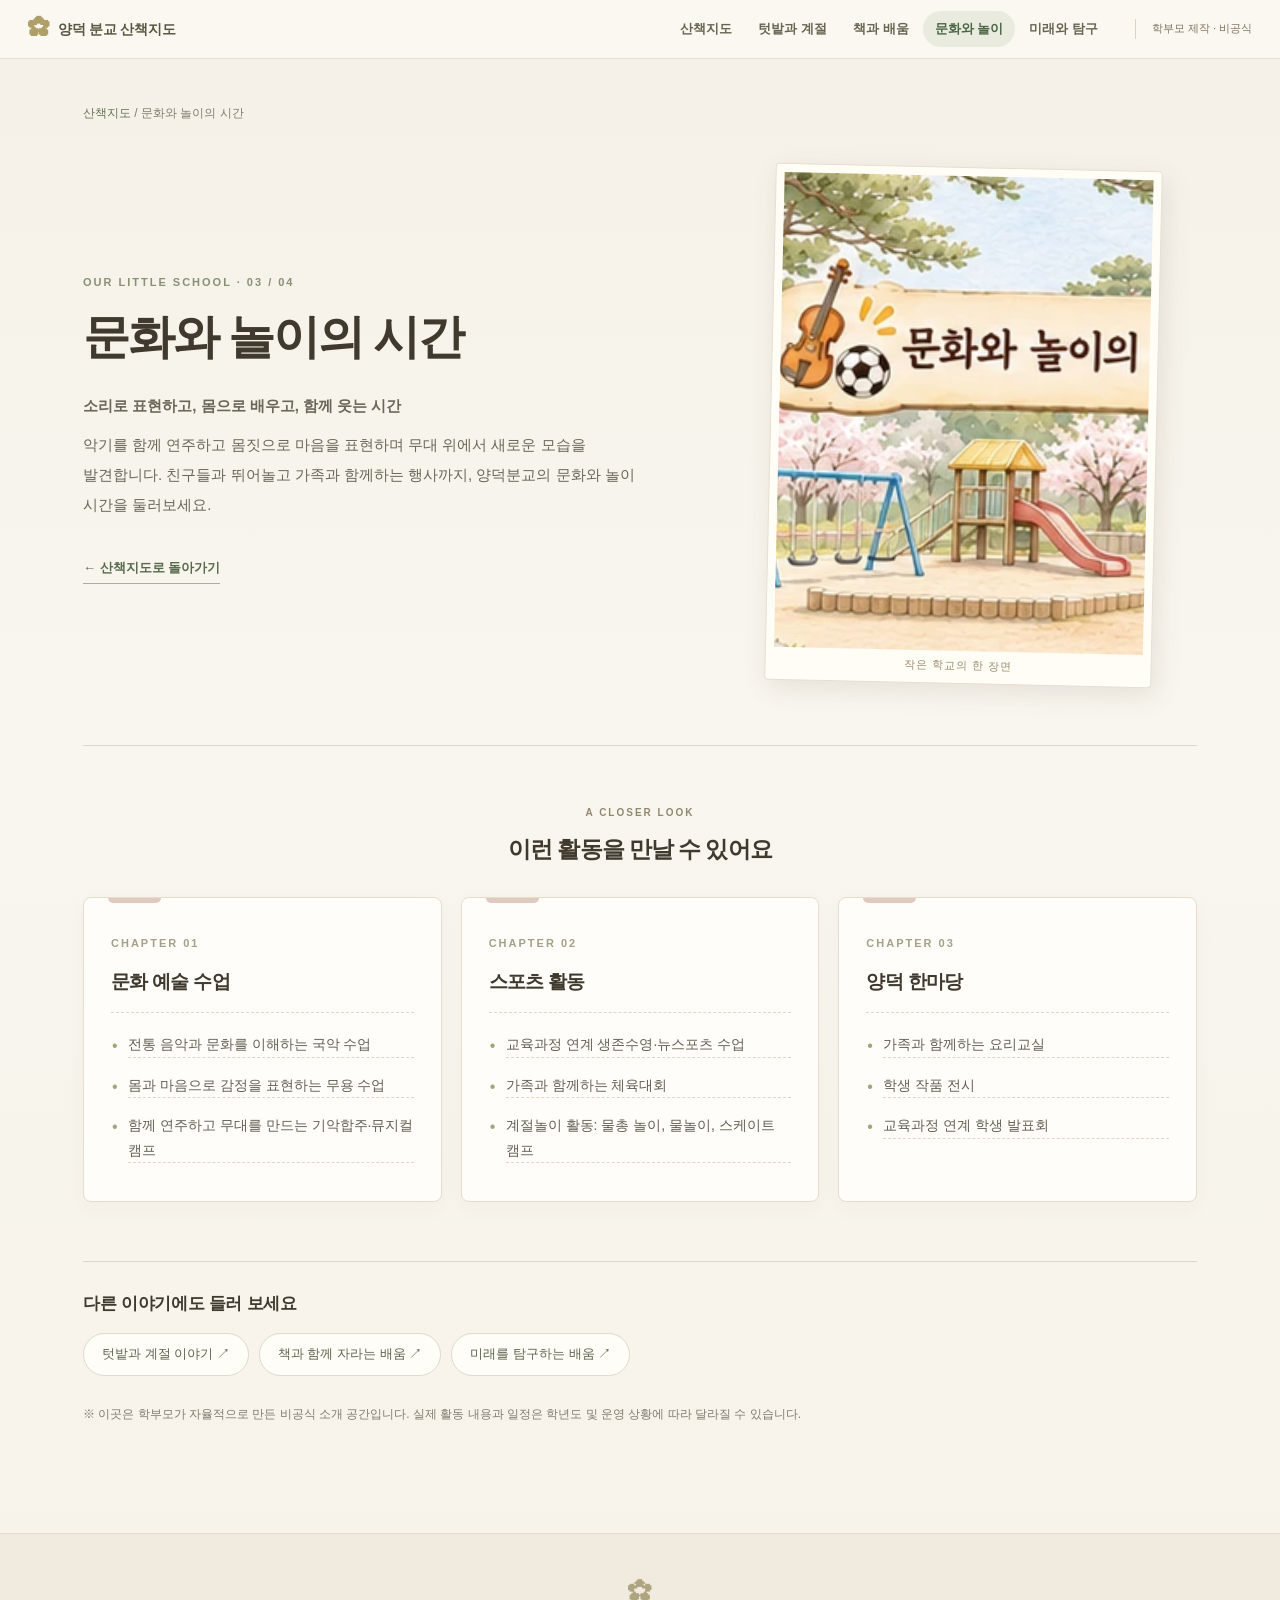
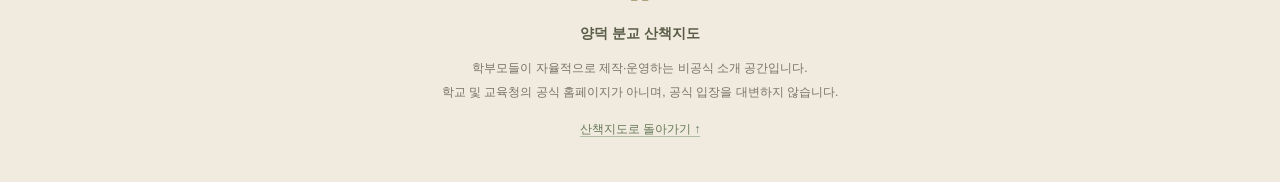
==== culture.html @ b2e3a2c8 "Add files via upload" ====
<!doctype html>
<html lang="ko">
<head>
<meta charset="utf-8">
<meta name="viewport" content="width=device-width, initial-scale=1">
<meta name="theme-color" content="#f7f3ea">
<title>양덕분교 국악·무용·문화예술 활동 | 양덕 분교 산책지도</title>
<meta name="description" content="국악과 무용, 기악합주와 뮤지컬, 체육활동과 계절놀이까지. 양덕분교에서 경험하는 문화예술과 놀이 활동을 학부모들이 소개합니다.">
<link rel="stylesheet" href="styles.css">
<!-- Absolute canonical and sitemap URL will be populated by the deploy workflow after the public URL is known. -->
</head>
<body class="is-detail">
<a href="#main" class="skip-link">본문 바로가기</a>
<header class="topbar">
<div class="topbar-inner">
<a aria-label="양덕 분교 산책지도 첫 화면" class="brand" href="index.html">
<span aria-hidden="true" class="brand-mark">✿</span>
<span>양덕 분교 산책지도</span>
</a>
<nav aria-label="사이트 메뉴" class="topnav">
<a data-nav="home" href="index.html">산책지도</a>
<a data-nav="garden" href="garden.html">텃밭과 계절</a>
<a data-nav="reading" href="reading.html">책과 배움</a>
<a aria-current="page" data-nav="culture" href="culture.html">문화와 놀이</a>
<a data-nav="explore" href="explore.html">미래와 탐구</a>
</nav>
<span class="unofficial-chip">학부모 제작 · 비공식</span>
</div>
</header>
<main id="main"><section class="page detail-page">
  <div class="detail-container">
    <nav class="breadcrumb" aria-label="현재 위치"><a href="index.html">산책지도</a> <span aria-hidden="true">/</span> 문화와 놀이의 시간</nav>
    <div class="detail-hero">
      <div class="hero-copy">
        <span class="eyebrow">OUR LITTLE SCHOOL · 03 / 04</span>
        <h1>문화와 놀이의 시간</h1>
        <p><strong>소리로 표현하고, 몸으로 배우고, 함께 웃는 시간</strong></p>
        <p>악기를 함께 연주하고 몸짓으로 마음을 표현하며 무대 위에서 새로운 모습을 발견합니다. 친구들과 뛰어놀고 가족과 함께하는 행사까지, 양덕분교의 문화와 놀이 시간을 둘러보세요.</p>
        <a class="return-link" href="index.html">← 산책지도로 돌아가기</a>
      </div>
      <figure class="hero-picture"><img src="assets/culture.webp" alt="바이올린과 공, 놀이터가 담긴 수채화" width="760" height="475"><figcaption>작은 학교의 한 장면</figcaption></figure>
    </div>
    <div class="activity-heading"><span class="eyebrow">A CLOSER LOOK</span><p class="activity-heading-label">이런 활동을 만날 수 있어요</p></div>
    <div class="activity-grid"><article class="activity-card" style="--accent:#c5a392">
<span class="activity-num">CHAPTER 01</span>
<h2>문화 예술 수업</h2>
<ul><li><h3>전통 음악과 문화를 이해하는 국악 수업</h3></li><li><h3>몸과 마음으로 감정을 표현하는 무용 수업</h3></li><li><h3>함께 연주하고 무대를 만드는 기악합주·뮤지컬 캠프</h3></li></ul>
</article>
<article class="activity-card" style="--accent:#c5a392">
<span class="activity-num">CHAPTER 02</span>
<h2>스포츠 활동</h2>
<ul><li><h3>교육과정 연계 생존수영·뉴스포츠 수업</h3></li><li><h3>가족과 함께하는 체육대회</h3></li><li><h3>계절놀이 활동: 물총 놀이, 물놀이, 스케이트 캠프</h3></li></ul>
</article>
<article class="activity-card" style="--accent:#c5a392">
<span class="activity-num">CHAPTER 03</span>
<h2>양덕 한마당</h2>
<ul><li><h3>가족과 함께하는 요리교실</h3></li><li><h3>학생 작품 전시</h3></li><li><h3>교육과정 연계 학생 발표회</h3></li></ul>
</article></div>
    <nav class="other-stories" aria-label="다른 활동 이야기"><h2>다른 이야기에도 들러 보세요</h2><div class="other-links"><a href="garden.html">텃밭과 계절 이야기 <span aria-hidden="true">↗</span></a><a href="reading.html">책과 함께 자라는 배움 <span aria-hidden="true">↗</span></a><a href="explore.html">미래를 탐구하는 배움 <span aria-hidden="true">↗</span></a></div></nav>
    <p class="disclosure-note">※ 이곳은 학부모가 자율적으로 만든 비공식 소개 공간입니다. 실제 활동 내용과 일정은 학년도 및 운영 상황에 따라 달라질 수 있습니다.</p>
  </div>
</section></main>
<footer class="site-footer">
<div aria-hidden="true" class="footer-flower">✿</div>
<strong>양덕 분교 산책지도</strong>
<p>학부모들이 자율적으로 제작·운영하는 비공식 소개 공간입니다.<br/>학교 및 교육청의 공식 홈페이지가 아니며, 공식 입장을 대변하지 않습니다.</p>
<a href="index.html">산책지도로 돌아가기 ↑</a>
</footer>
</body></html>
---- styles.css ----
:root {
  --paper: #f7f3ea;
  --paper-deep: #f1eadd;
  --white-paper: #fdfaf4;
  --ink: #3f392e;
  --quiet: #756f60;
  --olive: #66785a;
  --line: #ded6c6;
  --shadow: 0 14px 38px rgba(93, 75, 53, .08);
}
* {box-sizing:border-box}
html {scroll-behavior:smooth}
body {margin:0;background:var(--paper);color:var(--ink);font-family:'Apple SD Gothic Neo','Malgun Gothic','Noto Sans KR',sans-serif;font-size:16px;line-height:1.75;overflow-x:hidden}
a {color:inherit}
img {max-width:100%;display:block}
button,a { -webkit-tap-highlight-color:transparent }
a:focus-visible,button:focus-visible,.map-scroll:focus-visible {outline:3px solid #5c7754;outline-offset:4px}
.visually-hidden,.skip-link:not(:focus) {position:absolute!important;width:1px!important;height:1px!important;padding:0!important;overflow:hidden!important;clip:rect(0,0,0,0)!important;white-space:nowrap!important;border:0!important}
.skip-link {position:fixed;z-index:20;top:12px;left:20px;background:white;padding:8px 20px;border-radius:8px}
.topbar {position:relative;z-index:3;background:#fbf8f2;border-bottom:1px solid #e7dfd1}
.topbar-inner {max-width:1530px;margin:auto;min-height:58px;padding:9px 28px;display:flex;align-items:center;gap:25px}
.brand {text-decoration:none;white-space:nowrap;display:flex;gap:8px;align-items:center;font-weight:750;color:#585641;font-size:14px;letter-spacing:-.2px}
.brand-mark {font-size:22px;color:#ad9f65;line-height:1}
.topnav {display:flex;gap:2px;margin-left:auto;align-items:center}
.topnav a {text-decoration:none;color:#686452;white-space:nowrap;padding:7px 12px;border-radius:30px;font-size:13px;font-weight:600;transition:background .15s,color .15s}
.topnav a:hover,.topnav a[aria-current="page"] {background:#e8ebdd;color:#4c6645}
.unofficial-chip {font-size:11px;color:#7e745f;white-space:nowrap;padding-left:16px;border-left:1px solid #ddd3c0}
.page[hidden] {display:none!important}
.map-frame {max-width:1670px;margin:0 auto}
.mobile-poster {display:none}
.map-scroll {width:100%;overflow-x:auto;overflow-y:hidden;scrollbar-width:thin;scrollbar-color:#c5bba4 transparent}
.map-canvas {width:100%;position:relative;aspect-ratio:1671/941}
.map-illustration {width:100%;height:auto;user-select:none;-webkit-user-drag:none}
/* Click targets remain invisible: no green rectangle, border or hover overlay. */
.hotspot {display:block;position:absolute;z-index:1;cursor:pointer;border:0;background:transparent;box-shadow:none;outline:none}
/* A compact round keyboard-focus marker keeps tab navigation accessible without outlining the illustration. */
.hotspot:focus-visible {outline:none}
.hotspot:focus-visible::after {content:'↗';position:absolute;right:5px;top:0;display:grid;place-items:center;width:26px;height:26px;border-radius:50%;background:#fff5dd;color:#785a33;box-shadow:0 1px 6px rgba(70,50,31,.18);font:700 17px/1 sans-serif}
.culture-spot {left:8.6%;top:49.3%;width:19.3%;height:9.2%}
.reading-spot {left:42.2%;top:43.2%;width:17.5%;height:11.2%}
.garden-spot {left:78.4%;top:54.7%;width:20.2%;height:15.2%}
.explore-spot {left:31.6%;top:76.5%;width:25.2%;height:10.1%}
.map-hint {margin:-2px auto 0;padding:17px 14px;text-align:center;font-size:13px;color:#777363;background:#f7f3ea;letter-spacing:.05px}
.map-hint>span:first-child {display:inline-block;margin-right:7px;color:#9a8a5b;font-size:17px}
.mobile-hint {display:none}
.home-content {max-width:1290px;margin:0 auto;padding:66px 30px 92px}
.section-heading {text-align:center;margin:0 auto 37px}
.eyebrow {display:inline-block;color:#91886f;font-size:11px;font-weight:700;letter-spacing:2px;text-transform:uppercase}
.section-heading h1 {margin:9px 0 8px;font-family:'Noto Serif KR','Nanum Myeongjo','Batang',serif;font-weight:700;font-size:clamp(23px,3vw,32px);letter-spacing:-1.2px}
.section-heading p {margin:0;color:var(--quiet);font-size:14px}
.story-grid {display:grid;grid-template-columns:repeat(4,minmax(0,1fr));gap:17px}
.story-card {background:var(--white-paper);border:1px solid #e8dfd0;border-radius:13px;overflow:hidden;text-decoration:none;box-shadow:0 5px 17px rgba(63,52,39,.035);transition:transform .2s,box-shadow .2s,border-color .2s}
.story-card:hover {transform:translateY(-5px);border-color:var(--story-accent);box-shadow:var(--shadow)}
.story-photo {height:155px;overflow:hidden;background:#eee9db}
.story-photo img {width:100%;height:100%;object-fit:cover;transition:transform .3s}
.story-card:hover .story-photo img {transform:scale(1.035)}
.story-text {padding:17px 18px 20px}
.story-index {font-size:11px;color:#7c876b;letter-spacing:.4px;font-weight:700}
.story-text h2 {font-size:17px;line-height:1.45;margin:10px 0 9px;letter-spacing:-.5px}
.story-text h2 span {float:right;font-size:16px;font-weight:400;color:#9d9a85}
.story-text p {font-size:12.5px;line-height:1.8;color:var(--quiet);margin:0}
.letter-note {max-width:900px;margin:65px auto 0;background:#f0ebdf;border-radius:14px;border:1px solid #e1d9c7;padding:22px 33px;display:flex;align-items:center;gap:23px}
.note-flower {font-size:37px;color:#ae9f7b;align-self:flex-start}
.letter-note h2 {font-size:16px;margin:0 0 3px;color:#656348}
.letter-note p {font-size:13px;color:#696654;margin:0;line-height:1.9}
.detail-page {min-height:80vh;background:linear-gradient(180deg,#f5f1e8 0%,#f9f6ef 45%,#f7f3ea 100%)}
.detail-container {max-width:1170px;margin:auto;padding:44px 28px 95px}
.breadcrumb {font-size:12px;color:#827d6d;margin-bottom:27px}
.breadcrumb a {color:#637354;text-decoration:none}
.breadcrumb a:hover {text-decoration:underline}
.detail-hero {display:grid;grid-template-columns:1.12fr .88fr;align-items:center;gap:52px;padding-bottom:45px;border-bottom:1px solid var(--line)}
.hero-copy .eyebrow {margin-bottom:14px;color:#889073}
.hero-copy h1 {font-family:'Noto Serif KR','Nanum Myeongjo','Batang',serif;font-size:clamp(30px,3.9vw,47px);line-height:1.35;letter-spacing:-2px;margin:0 0 21px;font-weight:700;word-break:keep-all}
.hero-copy p {margin:0 0 9px;max-width:570px;font-size:15px;line-height:2;color:#6a6658;word-break:keep-all}
.return-link {display:inline-flex;text-decoration:none;align-items:center;gap:8px;margin-top:28px;color:#566a4c;border-bottom:1px solid #a7b09c;padding:0 0 4px;font-weight:700;font-size:13px}
.return-link:hover {color:#253c25}
.hero-picture {padding:8px;background:#fffdf6;box-shadow:4px 8px 26px rgba(102,83,61,.12);border:1px solid #e6dfd2;transform:rotate(1.3deg);border-radius:4px}
.hero-picture img {width:100%;aspect-ratio:16/10;object-fit:cover;filter:saturate(.9)}
.hero-picture figcaption {text-align:center;color:#98896b;font-size:11px;letter-spacing:1px;padding:5px 0 0}
.activity-heading {text-align:center;margin:51px 0 26px}
.activity-heading .eyebrow {font-size:10px}
.activity-heading h2 {margin:5px 0 0;font-size:23px;letter-spacing:-.8px;font-family:'Noto Serif KR','Nanum Myeongjo','Batang',serif}
.activity-grid {display:grid;grid-template-columns:repeat(3,minmax(0,1fr));gap:19px}
.activity-card {position:relative;min-height:305px;background:#fffdf9;border:1px solid #e6ddce;border-radius:8px;padding:30px 27px 28px;box-shadow:0 7px 20px rgba(88,70,46,.035)}
.activity-card::before {content:'';position:absolute;top:0;left:24px;width:53px;height:5px;background:var(--accent,#9f9e77);border-radius:0 0 5px 5px;opacity:.56}
.activity-num {color:#a3a188;font-weight:750;font-size:11px;letter-spacing:2px}
.activity-card h3 {font-size:19px;letter-spacing:-.7px;margin:12px 0 19px;padding-bottom:17px;line-height:1.45;border-bottom:1px dashed #ddd9c9}
.activity-card ul {list-style:none;padding:0;margin:0}
.activity-card li {position:relative;padding:0 0 0 17px;margin:0 0 15px;font-size:14px;line-height:1.75;color:#625f54;word-break:keep-all}
.activity-card li::before {content:'•';position:absolute;left:1px;color:#9fa77b;font-size:16px}
.activity-card li:last-child {margin-bottom:0}
.other-stories {margin-top:59px;padding:27px 0 0;border-top:1px solid var(--line)}
.other-stories h2 {font-size:17px;letter-spacing:-.3px;margin:0 0 15px}
.other-links {display:flex;flex-wrap:wrap;gap:10px}
.other-links a {font-size:13px;text-decoration:none;background:#fffdf8;border:1px solid #e0daca;color:#5d654f;border-radius:30px;padding:9px 18px;transition:background .2s}
.other-links a:hover {background:#e9eddf}
.disclosure-note {margin-top:28px;font-size:12px;color:#807b6e;line-height:1.8}
.site-footer {text-align:center;border-top:1px solid #e4ddcf;background:#f0eadf;padding:37px 20px 40px}
.footer-flower {font-size:25px;color:#aea47f;margin-bottom:5px}
.site-footer strong {font-size:14px;color:#585b46}
.site-footer p {color:#777466;font-size:12px;line-height:2;margin:9px 0 10px}
.site-footer a {font-size:12px;color:#667957;text-decoration:none;border-bottom:1px solid #b1bca4}
.no-script {background:#fff4cc;padding:15px;text-align:center}
@media(max-width:1050px){
 .topbar-inner{padding:9px 18px;gap:10px}
 .unofficial-chip{display:none}
 .story-grid{grid-template-columns:repeat(2,minmax(0,1fr))}
 .story-photo{height:190px}
 .detail-hero{gap:30px}
 .activity-card{padding:25px 21px}
}
@media(max-width:820px){
 .topbar-inner{display:block;min-height:unset;padding:10px 12px 7px}
 .brand{justify-content:center;margin-bottom:5px;font-size:13px}
 .topnav{display:flex;margin:0 -10px;padding:0 8px 2px;overflow-x:auto;scrollbar-width:none;justify-content:flex-start}
 .topnav::-webkit-scrollbar{display:none}
 .topnav a{padding:6px 11px;font-size:12px}

 .home-content{padding:45px 18px 62px}
 .section-heading h1{font-size:25px}
 .section-heading p{font-size:13px}
 .story-grid{grid-template-columns:repeat(2,minmax(0,1fr));gap:11px}
 .story-photo{height:105px}
 .story-text{padding:12px 12px 16px}
 .story-index{font-size:10px}
 .story-text h2{font-size:14px;margin:7px 0}
 .story-text p{font-size:11px;line-height:1.6}
 .letter-note{padding:22px 19px;margin-top:44px;gap:10px}
 .letter-note p{font-size:12px}
 .note-flower{font-size:25px}
 .detail-container{padding:23px 19px 65px}
 .breadcrumb{margin-bottom:18px}
 .detail-hero{grid-template-columns:1fr;gap:24px;padding-bottom:34px}
 .hero-copy h1{font-size:32px;letter-spacing:-1px;margin-bottom:12px}
 .hero-copy p{font-size:13px;line-height:1.9}
 .hero-picture{max-width:560px;margin:0}
 .return-link{margin-top:15px}
 .activity-heading{margin:33px 0 21px}
 .activity-grid{grid-template-columns:1fr;gap:13px}
 .activity-card{min-height:auto;padding:22px 23px 24px}
 .activity-card h3{font-size:18px;margin:8px 0 16px;padding-bottom:12px}
 .activity-card li{font-size:13.5px;margin-bottom:10px}
}
@media(max-width:385px){.story-grid{grid-template-columns:1fr}.story-photo{height:150px}}
@media(prefers-reduced-motion:reduce){html{scroll-behavior:auto}*,*::before,*::after{transition-duration:0s!important;animation-duration:0s!important}}

/* ─── Approved 2026 portrait map: phone/tablet layout ─────────────── */
@media (max-width:820px) {
  body { background:#fbf3e9; }
  body.is-home .topbar { display:none; }
  .topbar { background:#fbf3e9; }
  .topnav { display:none; }
  .topbar-inner { padding:11px 16px; }
  .brand { margin-bottom:0; }
  .map-frame { width:100%;max-width:580px; }
  .map-scroll, .map-hint { display:none; }
  .mobile-poster {
    display:block;
    background: #fbf3e9 url('assets/paper.webp') center/245px auto repeat;
    padding:25px max(14px, env(safe-area-inset-right)) 25px;
    text-align:center;
    overflow:hidden;
  }
  .mobile-poster-head h1 {
    font-family:'Noto Serif KR','Nanum Myeongjo','Batang',serif;
    font-size:clamp(25px,6.7vw,39px);
    line-height:1.32;
    letter-spacing:-1.1px;
    margin:0 0 9px;
    color:#68452f;
    font-weight:750;
    white-space:nowrap;
  }
  .heading-blossom { color:#aaa16d; font-family:serif; font-size:.57em; vertical-align:9%; margin:0 2px; }
  .mobile-poster-head p {
    font-size:clamp(12px,3.25vw,16px);
    line-height:1.6;
    margin:0;
    letter-spacing:-.25px;
    font-weight:700;
    color:#526846;
  }
  .mobile-notice {
    display:flex;
    gap:8px;
    align-items:center;
    text-align:left;
    font-size:clamp(11px,2.85vw,13px);
    line-height:1.65;
    color:#6b5444;
    background:rgba(255,248,235,.87);
    border:1px solid #e8d7bd;
    border-radius:18px;
    padding:10px 13px;
    margin:16px auto 0;
    max-width:530px;
    word-break:keep-all;
  }
  .mobile-notice>span:first-child { flex:0 0 auto;font-size:18px; }
  .mobile-scene {
    margin:9px -14px 2px;
    overflow:hidden;
  }
  .mobile-scene img { width:100%; height:auto; display:block; }
  .mobile-action-grid {
    display:grid;
    grid-template-columns:repeat(2,minmax(0,1fr));
    gap:12px;
    margin:0 auto;
    padding:0 1px;
    max-width:530px;
  }
  .mobile-action {
    display:flex;
    flex-direction:column;
    align-items:center;
    justify-content:center;
    gap:2px;
    text-decoration:none;
    min-height:143px;
    padding:10px 4px 15px;
    background:linear-gradient(153deg,rgba(255,249,231,.94),rgba(245,225,194,.74));
    border:1.5px solid #cda978;
    border-radius:31px 25px 30px 24px / 22px 30px 24px 32px;
    box-shadow:inset 0 0 0 4px rgba(255,252,239,.54),0 4px 11px rgba(112,90,56,.10);
    color:#58351e;
    transition:transform .15s ease,background .15s ease, box-shadow .15s ease;
  }
  .mobile-action img {
    width:auto;
    height:65px;
    max-width:86%;
    object-fit:contain;
    mix-blend-mode:normal;
    user-select:none;
    pointer-events:none;
    -webkit-user-drag:none;
  }
  .mobile-action span {
    font-weight:800;
    font-size:clamp(16px,4.4vw,22px);
    line-height:1.35;
    letter-spacing:-.85px;
    word-break:keep-all;
  }
  .mobile-action:hover, .mobile-action:focus-visible {
    transform:translateY(-2px);
    background:#fff5df;
    box-shadow:inset 0 0 0 4px rgba(255,252,239,.7),0 7px 15px rgba(112,90,56,.13);
  }
  .mobile-action:active { transform:translateY(1px); }
  .mobile-poster-caption { margin:18px auto 6px;color:#80715d;font-size:12px;line-height:1.65; }
  .mobile-flower-border { font-family:serif;font-size:22px;letter-spacing:8px;color:#9da779;margin:9px 0 0;opacity:.72; }
  .home-content { display:none; }
  .site-footer { padding:25px 18px 30px; }
  .footer-flower { display:none; }
}
@media (max-width:360px) {
  .mobile-poster {padding:20px 11px 20px}
  .mobile-notice {margin-top:12px;padding:8px 11px}
  .mobile-scene {margin-left:-11px;margin-right:-11px}
  .mobile-action-grid {gap:9px}
  .mobile-action {min-height:129px;padding:8px 3px 11px}
  .mobile-action img {height:56px}
  .mobile-poster-caption {font-size:11px}
}

/* 2026-11-12: Mobile scene redrawn from latest PC master. Buttons are HTML controls, not image text. */
@media (max-width:820px){
 .mobile-poster {background-color:#fbf4e9;}
 .mobile-scene {margin-top:12px;margin-bottom:13px;}
 .mobile-scene img {object-fit:contain;}
 .mobile-action {border-color:#cfb58c;background:linear-gradient(145deg, #fffaf0, #f8ead4);}
 .mobile-action span{color:#62452d;}
}

/* ── 2026-11-13: user-revised mobile poster visual master ──────────────
   Only mobile-home. Preserve desktop painting, navigation, all four details. */
@media (max-width:820px) {
  body.is-home {background:#fbf5eb}
  .mobile-poster {
    max-width:620px;
    margin-inline:auto;
    padding:24px 13px 25px;
    background:#fbf5eb url('assets/paper.webp') repeat center/260px auto;
    overflow:hidden;
  }
  .mobile-poster-head h1 {
    font-family:'Apple SD Gothic Neo','Malgun Gothic','Noto Sans KR',sans-serif;
    font-size:clamp(23px,6.4vw,35px);
    font-weight:800;
    line-height:1.28;
    letter-spacing:-1.3px;
    margin:0 0 14px;
    color:#613c25;
  }
  .heading-blossom {color:#a1a976;font-size:.55em;vertical-align:7%;margin:0 1px}
  .mobile-poster-head p {font-size:clamp(12px,3.3vw,17px);font-weight:750;color:#315c2e;letter-spacing:-.5px}
  .mobile-notice {
    background:#fffaf2df;
    border:1px solid #e6cba7;
    border-radius:24px;
    color:#604532;
    max-width:550px;
    padding:13px 14px;
    gap:10px;
    margin:19px auto 0;
    font-size:clamp(11px,2.85vw,14px);
    line-height:1.7;
  }
  .mobile-notice > span:first-child {font-size:20px}
  .mobile-scene {margin:12px -13px 12px}
  .mobile-scene img {display:block;width:100%;height:auto;object-fit:contain}
  .mobile-action-grid {gap:10px;margin:1px auto 0;max-width:530px;padding:0}
  .mobile-action {
    min-height:151px;
    border:1.5px solid #d5ac78;
    background:linear-gradient(153deg,rgba(255,252,243,.95),rgba(247,235,214,.86));
    box-shadow:inset 0 0 0 3px #fffdf4cc,0 2px 7px #9981670d;
    border-radius:29px;
    padding:10px 5px 14px;
    gap:2px;
  }
  .mobile-action img {height:74px;max-width:91%;width:auto;object-fit:contain}
  .mobile-action span {
    font-family:'Apple SD Gothic Neo','Malgun Gothic','Noto Sans KR',sans-serif;
    color:#59361e;
    font-size:clamp(16px,4.6vw,24px);
    font-weight:800;
    line-height:1.34;
    letter-spacing:-.7px;
  }
  .mobile-poster-caption {color:#776651;margin:19px 0 6px;font-size:12px}
  .mobile-flower-border {color:#8d9d63;letter-spacing:5px;opacity:.87;margin-top:12px}
  .site-footer {background:#f1ece1;padding:26px 18px 35px}
}
@media (max-width:360px) {
  .mobile-poster {padding:19px 10px 21px}
  .mobile-poster-head h1 {font-size:clamp(21px,6.25vw,25px)}
  .mobile-scene {margin-left:-10px;margin-right:-10px}
  .mobile-action-grid {gap:8px}
  .mobile-action {min-height:135px;padding:8px 4px 12px}
  .mobile-action img {height:66px}
}

/* SEO multi-page: retain the visual size of former headings while fixing semantics. */
.section-heading h2 {margin:9px 0 8px;font-family:'Noto Serif KR','Nanum Myeongjo','Batang',serif;font-weight:700;font-size:clamp(23px,3vw,32px);letter-spacing:-1.2px}
.story-text h3 {font-size:17px;line-height:1.45;margin:10px 0 9px;letter-spacing:-.5px}
.story-text h3 span {float:right;font-size:16px;font-weight:400;color:#9d9a85}
.activity-heading-label {margin:5px 0 0;font-size:23px;letter-spacing:-.8px;font-family:'Noto Serif KR','Nanum Myeongjo','Batang',serif;font-weight:700}
.activity-card h2 {font-size:19px;letter-spacing:-.7px;margin:12px 0 19px;padding-bottom:17px;line-height:1.45;border-bottom:1px dashed #ddd9c9}
.activity-card li h3 {margin:0;padding:0;font-family:inherit;font-size:inherit;font-weight:400;line-height:inherit;letter-spacing:inherit}
.mobile-intro-seo {max-width:530px;margin:14px auto 0;text-align:left;color:#817766;font-size:11px;line-height:1.7}
.mobile-intro-seo p {margin:0 0 6px}
@media(min-width:821px) {.mobile-intro-seo{display:none}}
@media(max-width:820px){.mobile-poster-title{font-family:'Apple SD Gothic Neo','Malgun Gothic','Noto Sans KR',sans-serif;font-size:clamp(23px,6.4vw,35px);font-weight:800;line-height:1.28;letter-spacing:-1.3px;margin:0 0 14px;color:#613c25}.section-heading h2{font-size:25px}.story-text h3{font-size:14px;margin:7px 0}.activity-card h2{font-size:18px;margin:8px 0 16px;padding-bottom:12px}}
@media(max-width:360px){.mobile-poster-title{font-size:clamp(21px,6.25vw,25px)}}

/* Make the mobile title look identical after converting it to a styled paragraph. */
@media(max-width:820px){.mobile-poster-head p.mobile-poster-title{font-family:'Apple SD Gothic Neo','Malgun Gothic','Noto Sans KR',sans-serif;font-size:clamp(23px,6.4vw,35px);font-weight:800;line-height:1.28;letter-spacing:-1.3px;margin:0 0 14px;color:#613c25}}
@media(max-width:360px){.mobile-poster-head p.mobile-poster-title{font-size:clamp(21px,6.25vw,25px)}}


/* ─── Unofficial parent guide for nearby families; separate from the artwork ─── */
.home-page .home-content{padding-bottom:36px}
.school-guide{max-width:1190px;margin:0 auto 82px;padding:0 30px}
.school-guide-shell{background:#f3eee4;border:1px solid #e5dbca;border-radius:18px;padding:31px 34px 26px;box-shadow:0 6px 18px rgba(100,82,58,.035)}
.school-guide-heading{text-align:center;max-width:890px;margin:0 auto 24px}
.school-guide-kicker{display:block;font-size:11px;letter-spacing:.8px;color:#8a8d74;font-weight:700;margin-bottom:5px}
.school-guide-heading h2{font-family:'Noto Serif KR','Nanum Myeongjo','Batang',serif;font-size:clamp(21px,2.6vw,26px);color:#575e45;letter-spacing:-.7px;line-height:1.45;margin:0 0 11px;word-break:keep-all}
.school-guide-heading p{font-size:13px;line-height:1.9;color:#6b685a;margin:0;word-break:keep-all}
.school-guide-grid{display:grid;grid-template-columns:repeat(2,minmax(0,1fr));gap:13px}
.school-guide-item{background:rgba(255,253,248,.84);border:1px solid #e8e0d2;border-radius:12px;padding:17px 20px 18px}
.school-guide-item h3{font-size:15px;color:#616c50;margin:0 0 7px;line-height:1.6;letter-spacing:-.4px}
.school-guide-item h3 span{color:#a1a279;font-size:17px;margin-right:5px}
.school-guide-item p{font-size:13px;line-height:1.85;color:#686456;margin:0;word-break:keep-all}
.school-guide-item a{color:#526d50;text-decoration:underline;text-decoration-color:#c4ccb3;text-underline-offset:3px}
.school-guide-item a:hover{text-decoration-color:#526d50}
.school-guide-disclaimer{text-align:center;font-size:11.5px;line-height:1.75;color:#807b69;margin:20px auto 0;max-width:920px;word-break:keep-all}
@media(max-width:820px){
 .school-guide{margin:14px auto 34px;padding:0 16px;max-width:580px}
 .school-guide-shell{border-radius:17px;padding:23px 17px 21px}
 .school-guide-heading{margin-bottom:18px}
 .school-guide-heading h2{font-size:21px}
 .school-guide-heading p{font-size:12.5px;line-height:1.85}
 .school-guide-grid{grid-template-columns:1fr;gap:10px}
 .school-guide-item{padding:15px 16px}
 .school-guide-item h3{font-size:14px}
 .school-guide-item p{font-size:12.5px}
 .school-guide-disclaimer{font-size:11px;margin-top:16px}
}
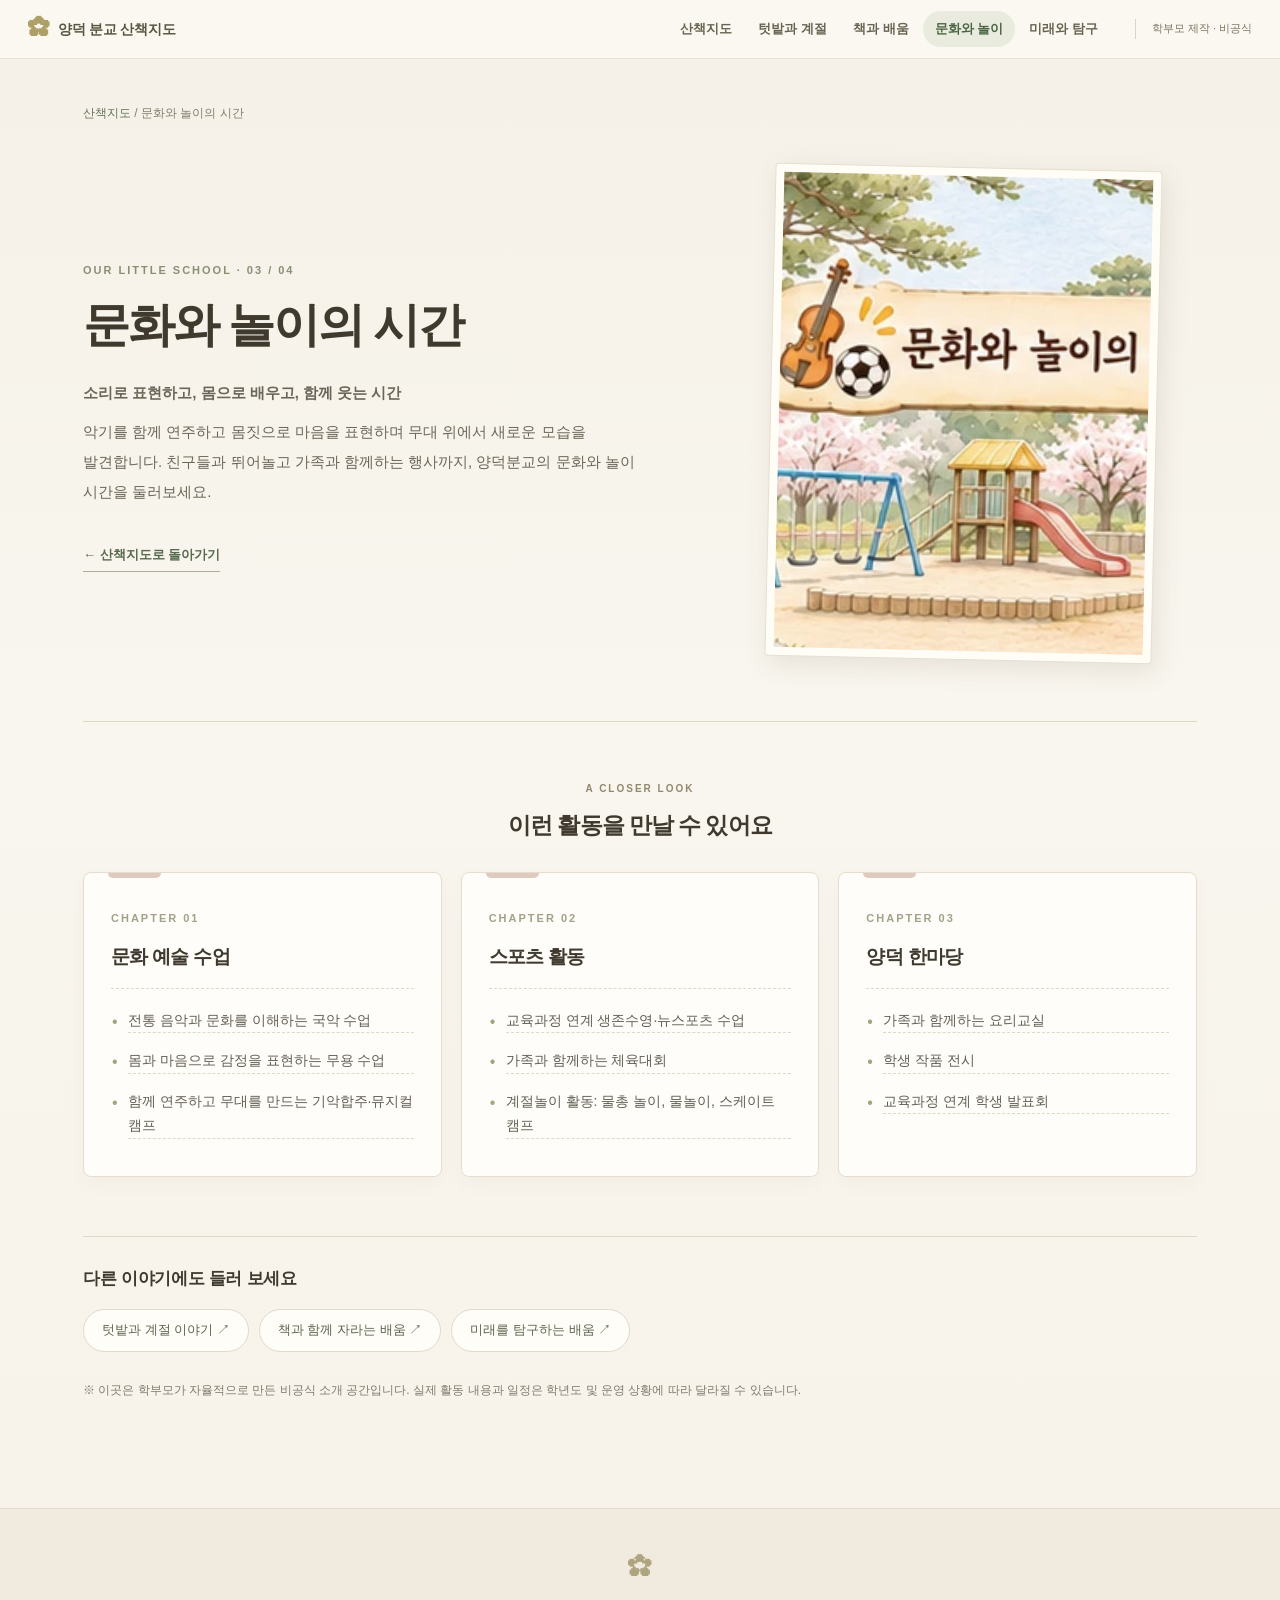
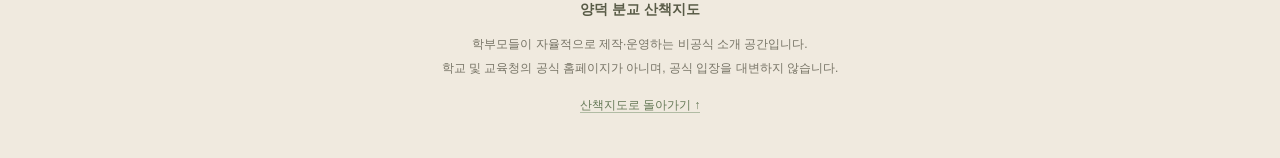
==== commit 9f9b0055: "Add files via upload" ====
--- a/culture.html
+++ b/culture.html
@@ -38,7 +38,7 @@
         <p>악기를 함께 연주하고 몸짓으로 마음을 표현하며 무대 위에서 새로운 모습을 발견합니다. 친구들과 뛰어놀고 가족과 함께하는 행사까지, 양덕분교의 문화와 놀이 시간을 둘러보세요.</p>
         <a class="return-link" href="index.html">← 산책지도로 돌아가기</a>
       </div>
-      <figure class="hero-picture"><img src="assets/culture.webp" alt="바이올린과 공, 놀이터가 담긴 수채화" width="760" height="475"><figcaption>작은 학교의 한 장면</figcaption></figure>
+      <figure class="hero-picture"><img src="assets/culture.webp" alt="바이올린과 공, 놀이터가 담긴 수채화" width="760" height="475"></figure>
     </div>
     <div class="activity-heading"><span class="eyebrow">A CLOSER LOOK</span><p class="activity-heading-label">이런 활동을 만날 수 있어요</p></div>
     <div class="activity-grid"><article class="activity-card" style="--accent:#c5a392">
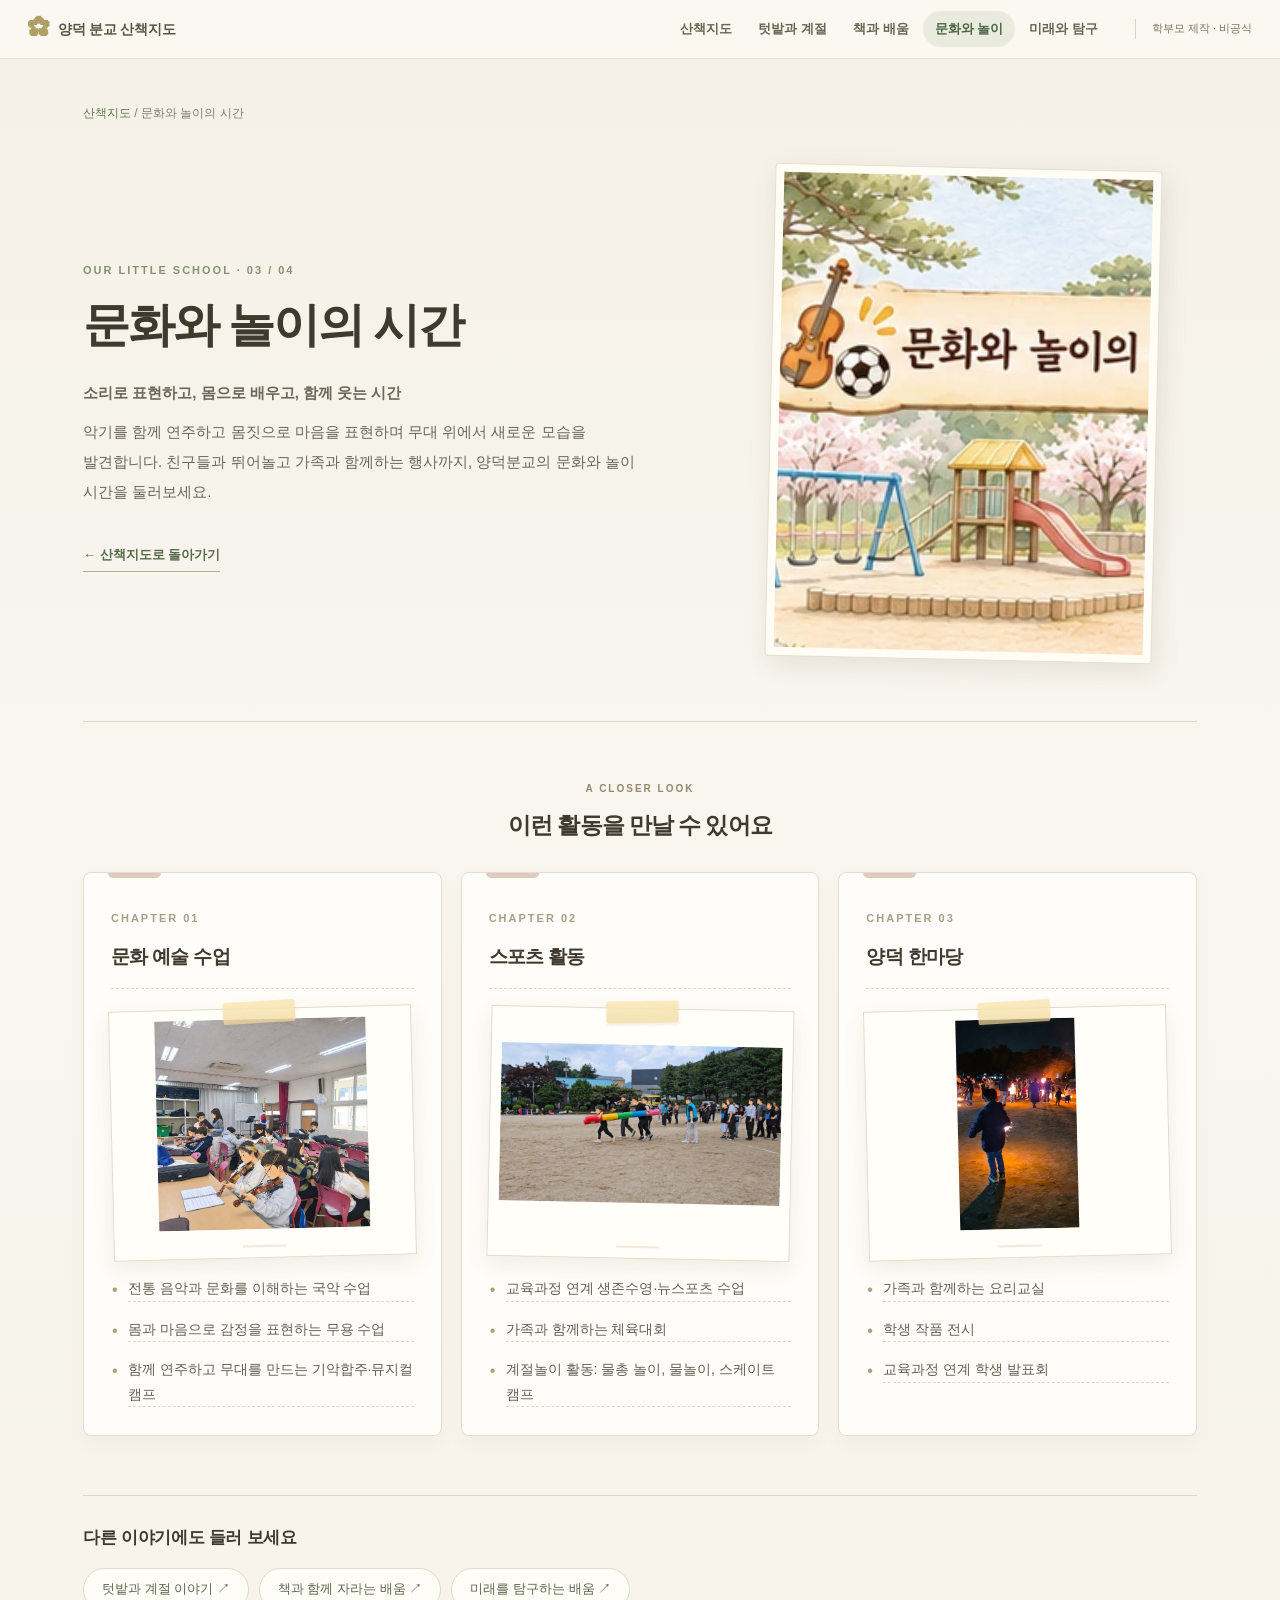
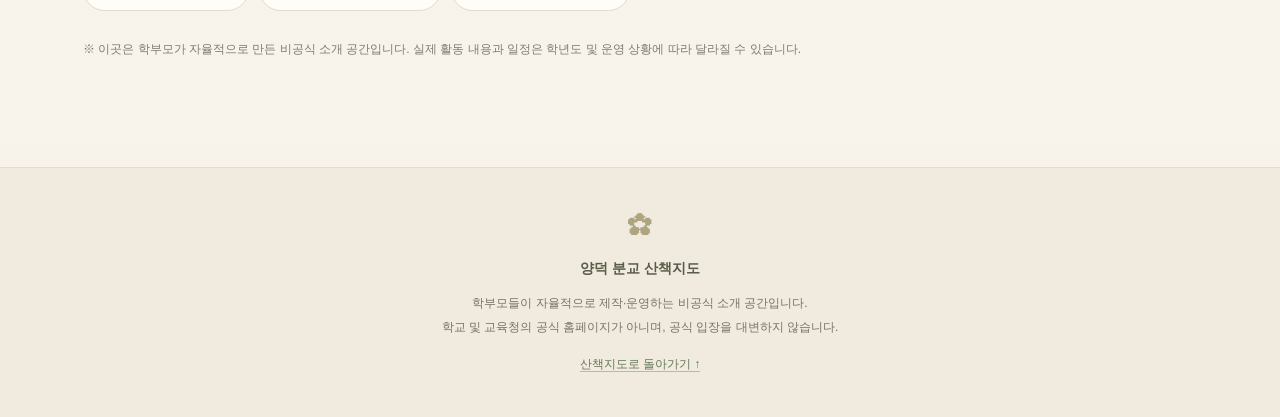
==== commit 43602952: "Add files via upload" ====
--- a/culture.html
+++ b/culture.html
@@ -44,16 +44,25 @@
     <div class="activity-grid"><article class="activity-card" style="--accent:#c5a392">
 <span class="activity-num">CHAPTER 01</span>
 <h2>문화 예술 수업</h2>
+<figure class="activity-photo polaroid-note rotate-left">
+  <img src="assets/yangdeok-culture-music-class.webp" alt="교실에서 어린이들이 바이올린을 함께 배우고 연습하는 모습" width="1254" height="1254" loading="lazy" decoding="async">
+</figure>
 <ul><li><h3>전통 음악과 문화를 이해하는 국악 수업</h3></li><li><h3>몸과 마음으로 감정을 표현하는 무용 수업</h3></li><li><h3>함께 연주하고 무대를 만드는 기악합주·뮤지컬 캠프</h3></li></ul>
 </article>
 <article class="activity-card" style="--accent:#c5a392">
 <span class="activity-num">CHAPTER 02</span>
 <h2>스포츠 활동</h2>
+<figure class="activity-photo polaroid-note rotate-right">
+  <img src="assets/yangdeok-culture-sports-day.webp" alt="학교 운동장에서 어린이들이 함께 협동 운동 활동에 참여하는 모습" width="1500" height="844" loading="lazy" decoding="async">
+</figure>
 <ul><li><h3>교육과정 연계 생존수영·뉴스포츠 수업</h3></li><li><h3>가족과 함께하는 체육대회</h3></li><li><h3>계절놀이 활동: 물총 놀이, 물놀이, 스케이트 캠프</h3></li></ul>
 </article>
 <article class="activity-card" style="--accent:#c5a392">
 <span class="activity-num">CHAPTER 03</span>
 <h2>양덕 한마당</h2>
+<figure class="activity-photo polaroid-note rotate-left">
+  <img src="assets/yangdeok-culture-family-festival.webp" alt="밤에 학교 운동장에서 어린이와 어른들이 함께 모여 행사에 참여하는 모습" width="844" height="1500" loading="lazy" decoding="async">
+</figure>
 <ul><li><h3>가족과 함께하는 요리교실</h3></li><li><h3>학생 작품 전시</h3></li><li><h3>교육과정 연계 학생 발표회</h3></li></ul>
 </article></div>
     <nav class="other-stories" aria-label="다른 활동 이야기"><h2>다른 이야기에도 들러 보세요</h2><div class="other-links"><a href="garden.html">텃밭과 계절 이야기 <span aria-hidden="true">↗</span></a><a href="reading.html">책과 함께 자라는 배움 <span aria-hidden="true">↗</span></a><a href="explore.html">미래를 탐구하는 배움 <span aria-hidden="true">↗</span></a></div></nav>
--- a/styles.css
+++ b/styles.css
@@ -89,6 +89,13 @@
 .activity-card li {position:relative;padding:0 0 0 17px;margin:0 0 15px;font-size:14px;line-height:1.75;color:#625f54;word-break:keep-all}
 .activity-card li::before {content:'•';position:absolute;left:1px;color:#9fa77b;font-size:16px}
 .activity-card li:last-child {margin-bottom:0}
+.activity-photo {position:relative;margin:0 0 18px;z-index:0}
+.activity-photo img {width:100%;height:auto;aspect-ratio:4/3;object-fit:contain;border-radius:2px;display:block}
+.polaroid-note {background:#fffef9;padding:10px 10px 28px;border:1px solid #e4dbc9;box-shadow:0 8px 22px rgba(92,72,48,.09)}
+.polaroid-note::before {content:'';position:absolute;top:-8px;left:50%;transform:translateX(-50%) rotate(-2deg);width:72px;height:22px;border-radius:2px;background:linear-gradient(180deg, rgba(250,233,182,.92), rgba(240,213,151,.74));box-shadow:0 2px 3px rgba(115,95,60,.12);opacity:.95}
+.polaroid-note::after {content:'';position:absolute;left:50%;bottom:10px;transform:translateX(-50%);width:44px;height:2px;border-radius:999px;background:#efe6d7;opacity:.85}
+.rotate-left {transform:rotate(-1.4deg)}
+.rotate-right {transform:rotate(1.2deg)}
 .other-stories {margin-top:59px;padding:27px 0 0;border-top:1px solid var(--line)}
 .other-stories h2 {font-size:17px;letter-spacing:-.3px;margin:0 0 15px}
 .other-links {display:flex;flex-wrap:wrap;gap:10px}
@@ -140,6 +147,10 @@
  .activity-card{min-height:auto;padding:22px 23px 24px}
  .activity-card h3{font-size:18px;margin:8px 0 16px;padding-bottom:12px}
  .activity-card li{font-size:13.5px;margin-bottom:10px}
+ .activity-photo{margin-bottom:14px}
+ .polaroid-note{padding:8px 8px 24px}
+ .polaroid-note::before{width:62px;height:18px;top:-7px}
+ .polaroid-note::after{bottom:7px;width:38px;height:2px}
 }
 @media(max-width:385px){.story-grid{grid-template-columns:1fr}.story-photo{height:150px}}
 @media(prefers-reduced-motion:reduce){html{scroll-behavior:auto}*,*::before,*::after{transition-duration:0s!important;animation-duration:0s!important}}
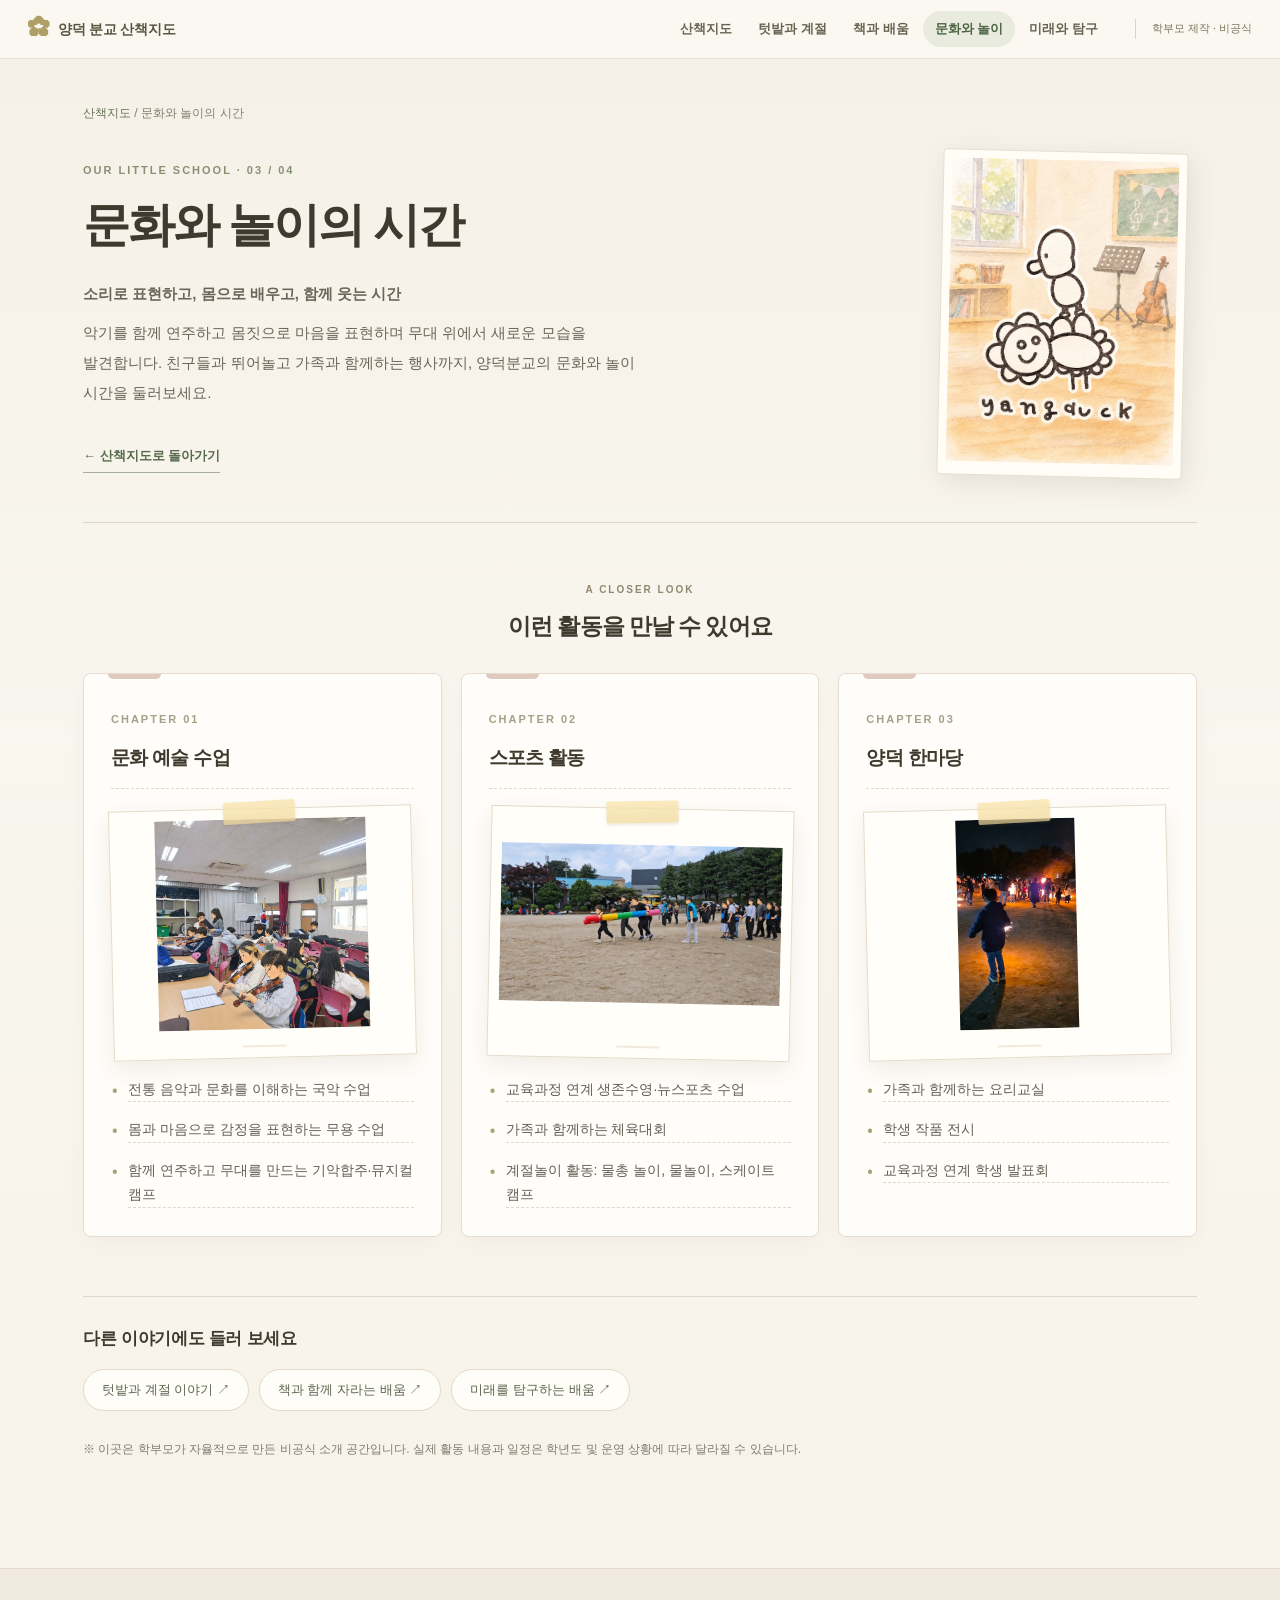
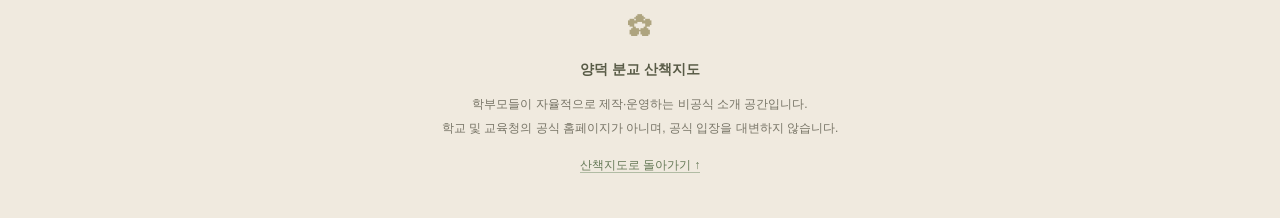
==== commit 16e504d0: "Add files via upload" ====
--- a/culture.html
+++ b/culture.html
@@ -38,7 +38,7 @@
         <p>악기를 함께 연주하고 몸짓으로 마음을 표현하며 무대 위에서 새로운 모습을 발견합니다. 친구들과 뛰어놀고 가족과 함께하는 행사까지, 양덕분교의 문화와 놀이 시간을 둘러보세요.</p>
         <a class="return-link" href="index.html">← 산책지도로 돌아가기</a>
       </div>
-      <figure class="hero-picture"><img src="assets/culture.webp" alt="바이올린과 공, 놀이터가 담긴 수채화" width="760" height="475"></figure>
+      <figure class="hero-picture"><img src="assets/yangdeok-culture-music-room-watercolor.webp" alt="수채화로 그린 음악실과 양덕 캐릭터, 악기와 칠판" width="1086" height="1448"></figure>
     </div>
     <div class="activity-heading"><span class="eyebrow">A CLOSER LOOK</span><p class="activity-heading-label">이런 활동을 만날 수 있어요</p></div>
     <div class="activity-grid"><article class="activity-card" style="--accent:#c5a392">
--- a/styles.css
+++ b/styles.css
@@ -400,3 +400,30 @@
  .school-guide-item p{font-size:12.5px}
  .school-guide-disclaimer{font-size:11px;margin-top:16px}
 }
+
+/* 2026-11-13: compact illustrated chapter headers; keep all scrapbook activity photos untouched. */
+@media (min-width:821px) {
+  .detail-hero {grid-template-columns:minmax(0,1fr) 270px;gap:36px;align-items:center;}
+  .detail-hero .hero-picture {width:245px;max-width:100%;justify-self:center;margin:0;}
+}
+.detail-hero .hero-picture {
+  box-sizing:border-box;
+  padding:8px 8px 13px;
+  background:#fffdf6;
+  border:1px solid #e6dfd2;
+  box-shadow:4px 8px 26px rgba(102,83,61,.12);
+  transform:rotate(1.3deg);
+  border-radius:4px;
+}
+.detail-hero .hero-picture img {
+  display:block;
+  width:100%;
+  height:auto;
+  aspect-ratio:auto;
+  object-fit:contain;
+  filter:none;
+}
+@media (max-width:820px) {
+  .detail-hero {grid-template-columns:minmax(0,1fr);gap:17px;}
+  .detail-hero .hero-picture {width:min(67%,220px);max-width:220px;justify-self:center;margin:5px auto 0;}
+}
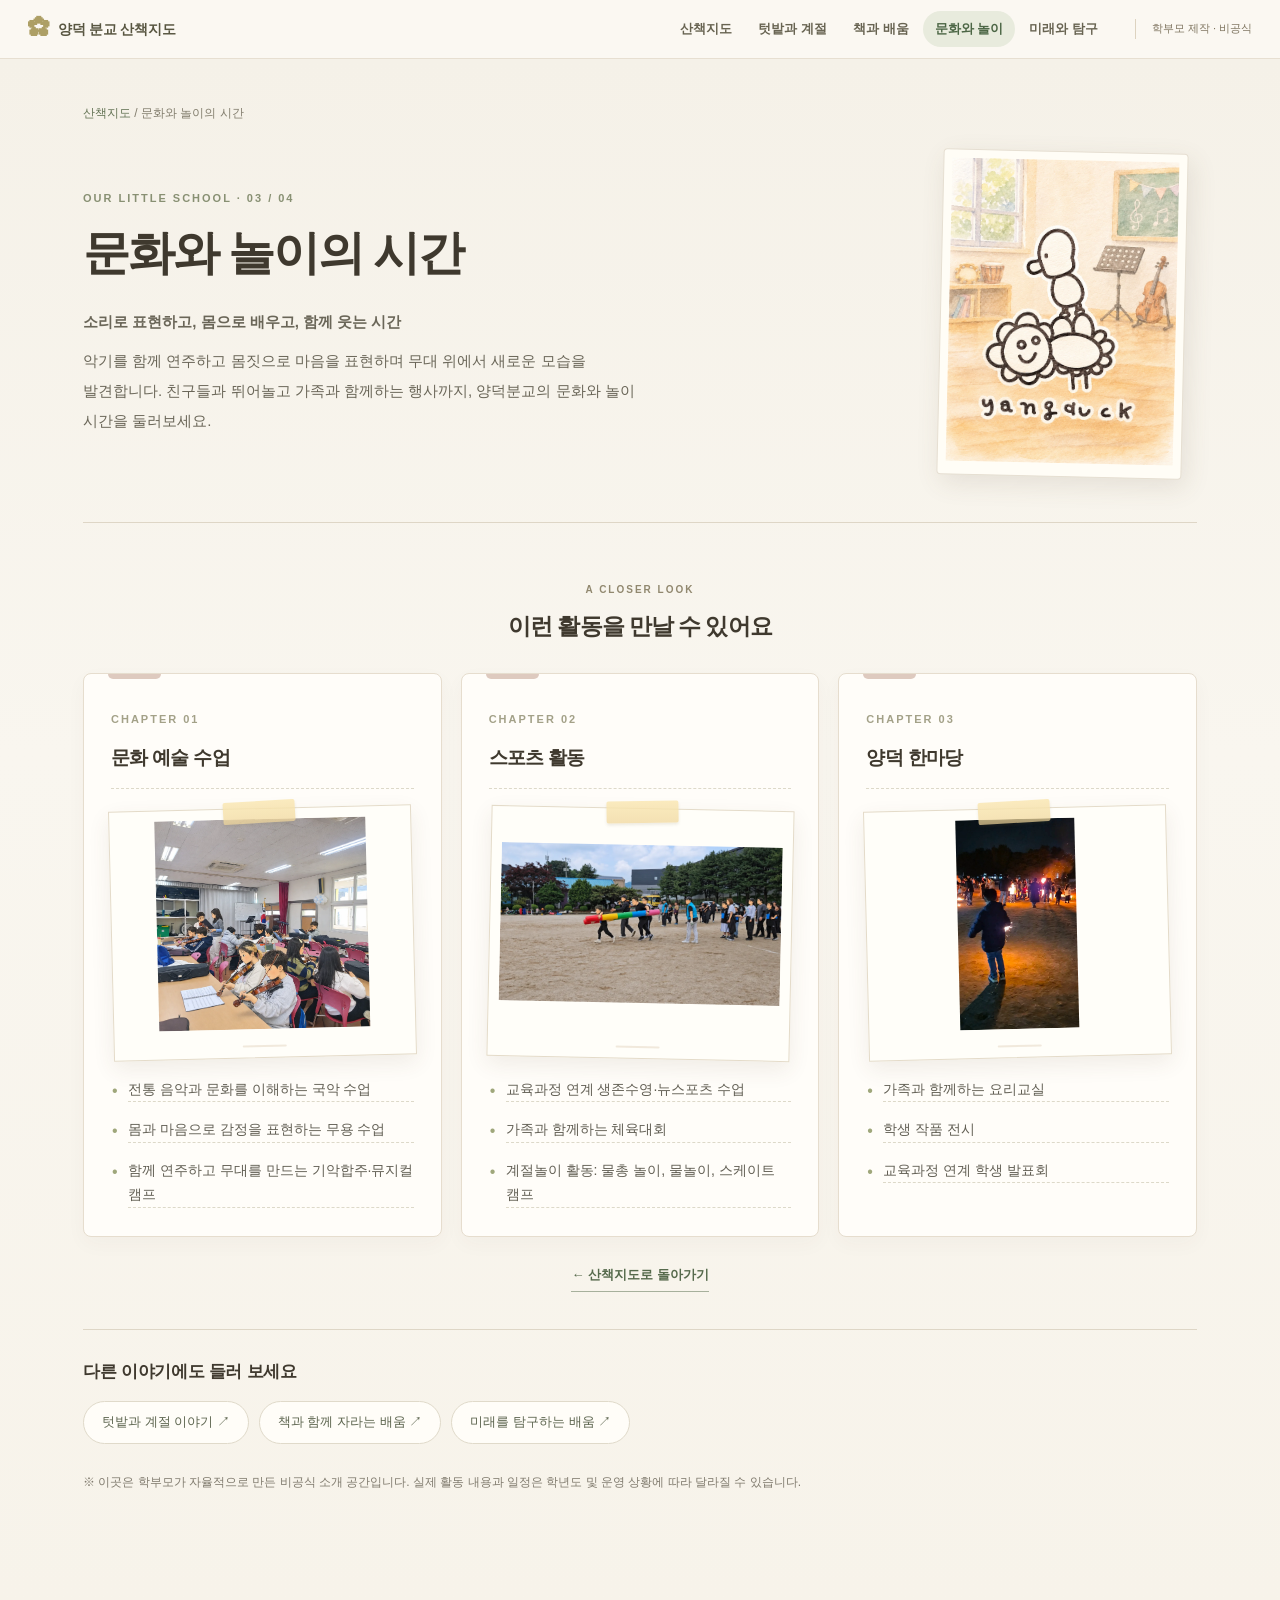
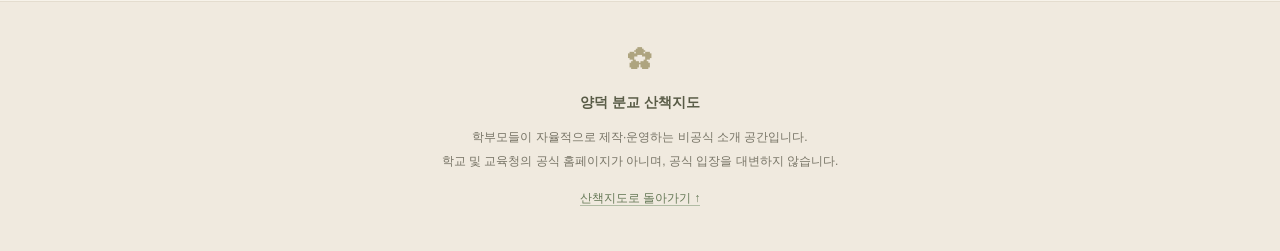
==== commit 860efd18: "Add files via upload" ====
--- a/culture.html
+++ b/culture.html
@@ -36,7 +36,6 @@
         <h1>문화와 놀이의 시간</h1>
         <p><strong>소리로 표현하고, 몸으로 배우고, 함께 웃는 시간</strong></p>
         <p>악기를 함께 연주하고 몸짓으로 마음을 표현하며 무대 위에서 새로운 모습을 발견합니다. 친구들과 뛰어놀고 가족과 함께하는 행사까지, 양덕분교의 문화와 놀이 시간을 둘러보세요.</p>
-        <a class="return-link" href="index.html">← 산책지도로 돌아가기</a>
       </div>
       <figure class="hero-picture"><img src="assets/yangdeok-culture-music-room-watercolor.webp" alt="수채화로 그린 음악실과 양덕 캐릭터, 악기와 칠판" width="1086" height="1448"></figure>
     </div>
@@ -65,6 +64,7 @@
 </figure>
 <ul><li><h3>가족과 함께하는 요리교실</h3></li><li><h3>학생 작품 전시</h3></li><li><h3>교육과정 연계 학생 발표회</h3></li></ul>
 </article></div>
+    <div class="detail-bottom-return"><a class="return-link" href="index.html">← 산책지도로 돌아가기</a></div>
     <nav class="other-stories" aria-label="다른 활동 이야기"><h2>다른 이야기에도 들러 보세요</h2><div class="other-links"><a href="garden.html">텃밭과 계절 이야기 <span aria-hidden="true">↗</span></a><a href="reading.html">책과 함께 자라는 배움 <span aria-hidden="true">↗</span></a><a href="explore.html">미래를 탐구하는 배움 <span aria-hidden="true">↗</span></a></div></nav>
     <p class="disclosure-note">※ 이곳은 학부모가 자율적으로 만든 비공식 소개 공간입니다. 실제 활동 내용과 일정은 학년도 및 운영 상황에 따라 달라질 수 있습니다.</p>
   </div>
--- a/styles.css
+++ b/styles.css
@@ -427,3 +427,12 @@
   .detail-hero {grid-template-columns:minmax(0,1fr);gap:17px;}
   .detail-hero .hero-picture {width:min(67%,220px);max-width:220px;justify-self:center;margin:5px auto 0;}
 }
+
+/* Link back to the illustrated map follows the third chapter, on all detail pages. */
+.detail-bottom-return {display:flex;justify-content:center;margin:27px auto 0;}
+.detail-bottom-return .return-link {margin-top:0;}
+.detail-bottom-return + .other-stories {margin-top:37px;}
+@media(max-width:820px){
+ .detail-bottom-return{margin-top:18px;}
+ .detail-bottom-return + .other-stories{margin-top:29px;}
+}
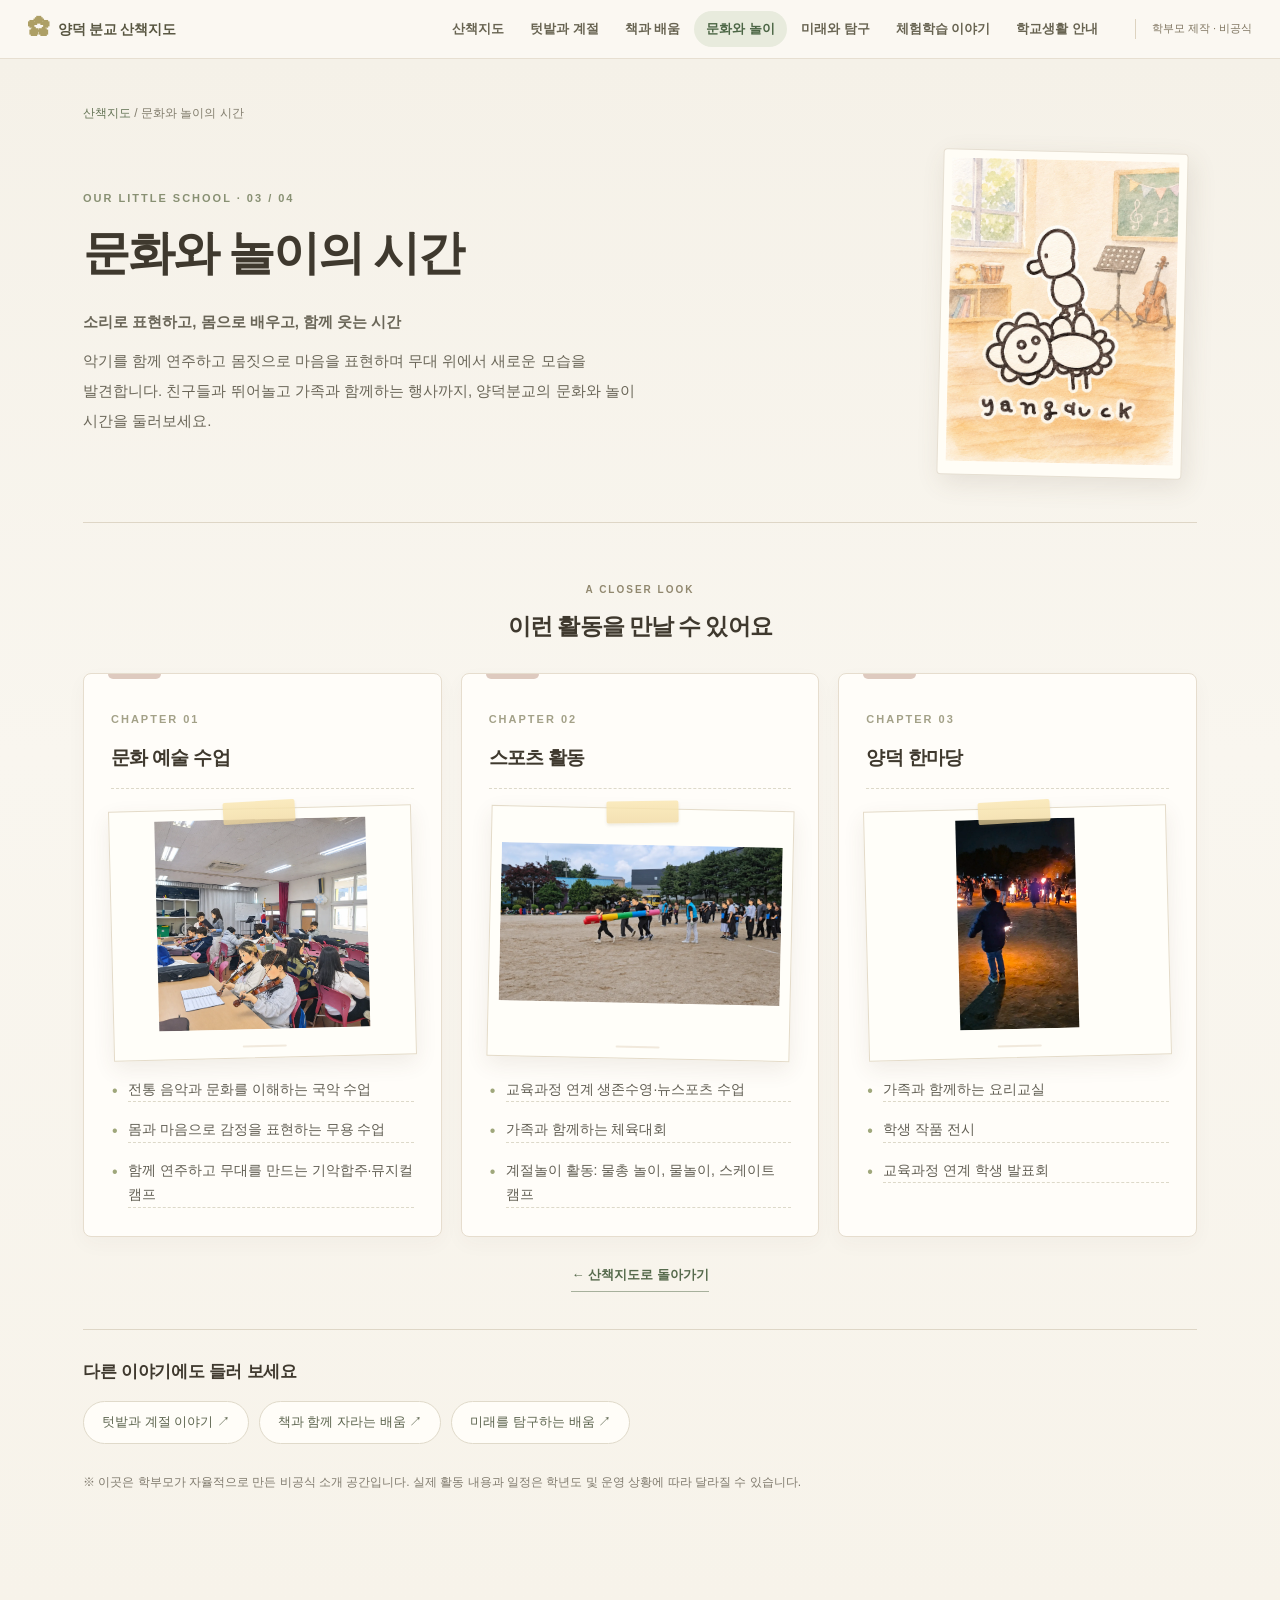
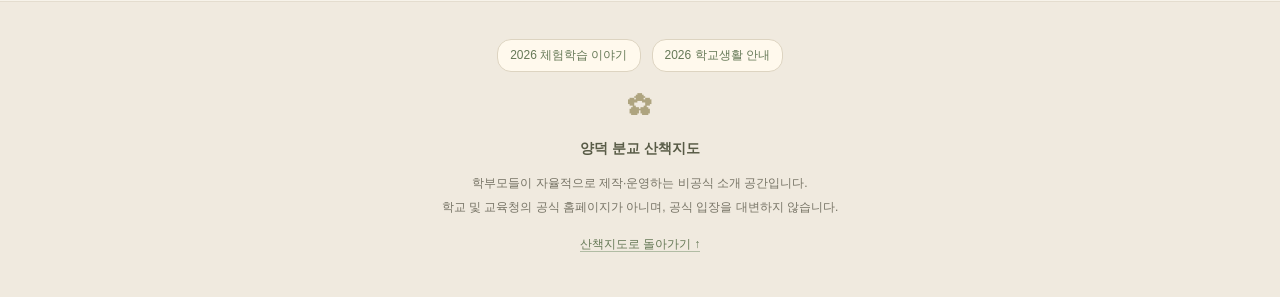
==== commit 5007a773: "Add files via upload" ====
--- a/culture.html
+++ b/culture.html
@@ -4,8 +4,8 @@
 <meta charset="utf-8">
 <meta name="viewport" content="width=device-width, initial-scale=1">
 <meta name="theme-color" content="#f7f3ea">
-<title>양덕분교 국악·무용·문화예술 활동 | 양덕 분교 산책지도</title>
-<meta name="description" content="국악과 무용, 기악합주와 뮤지컬, 체육활동과 계절놀이까지. 양덕분교에서 경험하는 문화예술과 놀이 활동을 학부모들이 소개합니다.">
+<title>양덕분교 국악·무용·문화예술 체험 이야기</title>
+<meta name="description" content="양덕분교의 국악과 무용, 기악합주와 뮤지컬, 체육활동과 계절놀이 등 양주 작은학교의 다양한 문화예술 활동을 소개합니다.">
 <link rel="stylesheet" href="styles.css">
 <!-- Absolute canonical and sitemap URL will be populated by the deploy workflow after the public URL is known. -->
 </head>
@@ -23,7 +23,7 @@
 <a data-nav="reading" href="reading.html">책과 배움</a>
 <a aria-current="page" data-nav="culture" href="culture.html">문화와 놀이</a>
 <a data-nav="explore" href="explore.html">미래와 탐구</a>
-</nav>
+<a href="experience-2026.html" data-nav="experience">체험학습 이야기</a><a href="school-life-2026.html" data-nav="school-life">학교생활 안내</a></nav>
 <span class="unofficial-chip">학부모 제작 · 비공식</span>
 </div>
 </header>
@@ -70,6 +70,7 @@
   </div>
 </section></main>
 <footer class="site-footer">
+<nav class="footer-shortcuts" aria-label="학교 안내 더 보기"><a href="experience-2026.html">2026 체험학습 이야기</a><a href="school-life-2026.html">2026 학교생활 안내</a></nav>
 <div aria-hidden="true" class="footer-flower">✿</div>
 <strong>양덕 분교 산책지도</strong>
 <p>학부모들이 자율적으로 제작·운영하는 비공식 소개 공간입니다.<br/>학교 및 교육청의 공식 홈페이지가 아니며, 공식 입장을 대변하지 않습니다.</p>
--- a/styles.css
+++ b/styles.css
@@ -436,3 +436,112 @@
  .detail-bottom-return{margin-top:18px;}
  .detail-bottom-return + .other-stories{margin-top:29px;}
 }
+
+/* 2026-11-13: 2026 school guide and experience edition — no edits to original map art/cards */
+.school-feature-intro {padding:40px 24px 9px;max-width:1100px;margin:auto}
+.feature-intro-inner {padding:31px 39px;background:#f9f6ee;border-left:3px solid #abb49a;border-radius:4px 16px 16px 4px;box-shadow:0 5px 22px rgba(77,66,52,.04)}
+.feature-kicker {display:block;color:#939477;font-size:11px;font-weight:800;letter-spacing:1.5px;margin-bottom:8px}
+.feature-intro-inner h2, .school-faq h2 {font-family:'Noto Serif KR','Nanum Myeongjo','Batang',serif;color:#586247;font-size:clamp(21px,2.7vw,29px);letter-spacing:-1px;line-height:1.5;margin:0 0 20px;word-break:keep-all}
+.feature-intro-inner p {font-size:14px;color:#696657;line-height:1.95;margin:0 0 12px;word-break:keep-all}
+.feature-intro-inner p.feature-emphasis {font-family:'Noto Serif KR','Nanum Myeongjo','Batang',serif;color:#596a4b;font-weight:800;font-size:clamp(16px,2vw,20px);margin:17px 0 10px}
+.feature-intro-inner p.feature-source-note {font-size:11.5px;color:#8c8576;margin-top:22px;margin-bottom:0}
+.feature-pathways {max-width:1100px;margin:0 auto;padding:17px 24px 52px;display:grid;grid-template-columns:repeat(2,minmax(0,1fr));gap:17px}
+.feature-path {padding:28px 30px 23px;text-decoration:none;border:1px solid #e5dccb;border-radius:15px;background:#fffcf5;box-shadow:0 9px 27px rgba(77,66,52,.04);display:flex;flex-direction:column;align-items:flex-start;gap:8px;transition:transform .18s,box-shadow .18s}
+.feature-path:hover {transform:translateY(-3px);box-shadow:0 13px 32px rgba(77,66,52,.09)}
+.feature-path-category{font-size:11px;font-weight:800;color:#96997e;letter-spacing:.6px}
+.feature-path-name {font-family:'Noto Serif KR','Nanum Myeongjo','Batang',serif;font-size:19px;font-weight:800;color:#555d44;line-height:1.5;word-break:keep-all}
+.feature-path-name span {font:normal 17px sans-serif;color:#ad9d76}
+.feature-path-copy {font-size:13px;line-height:1.85;color:#706d5f;word-break:keep-all}
+.feature-path-action {font-size:12px;margin-top:8px;font-weight:700;border-bottom:1px solid #bec9b1;color:#586d4d;padding-bottom:3px}
+.school-faq {max-width:1100px;margin:0 auto 80px;padding:0 24px}
+.school-faq-inner {padding:35px 39px 38px;border:1px solid #e5dbcc;background:#f8f4eb;border-radius:17px}
+.school-faq h2 {margin-bottom:22px}
+.faq-stack {display:grid;grid-template-columns:repeat(2,minmax(0,1fr));gap:18px}
+.faq-note {background:#fffdfa;border:1px solid #e9e0d3;border-radius:10px;padding:22px 23px}
+.faq-note h3 {color:#59684e;font-size:16px;line-height:1.55;margin:0 0 13px;word-break:keep-all}
+.faq-note p {font-size:13px;line-height:1.85;color:#686356;margin:0 0 9px;word-break:keep-all}
+.faq-note p:last-child {margin-bottom:0}
+.faq-note a {color:#4c7052;text-decoration:underline;text-underline-offset:3px}
+.faq-note .faq-footnote {font-size:11.5px;color:#88816e;margin-top:12px}
+.footer-shortcuts {display:flex;flex-wrap:wrap;justify-content:center;gap:11px;margin:0 auto 13px;font-size:12px}
+.footer-shortcuts a {background:#fff9ed;border:1px solid #ddd4c1;border-radius:14px;text-decoration:none;padding:5px 12px}
+/* New text-led detail pages, adopting the original notebook paper palette. */
+.guide-container {max-width:1130px}
+.guide-intro {padding:13px 8px 31px;border-bottom:1px solid var(--line)}
+.guide-intro .eyebrow {display:block}
+.guide-year {display:inline-block;font-size:11px;line-height:1.5;background:#e9eddf;color:#65744f;border-radius:30px;padding:6px 12px;margin:16px 0 15px;font-weight:700}
+.guide-intro h1 {font-family:'Noto Serif KR','Nanum Myeongjo','Batang',serif;font-size:clamp(29px,4vw,43px);line-height:1.45;letter-spacing:-1.5px;color:#4d523c;word-break:keep-all;margin:0 0 21px}
+.guide-intro p {font-size:14px;line-height:1.95;color:#696455;max-width:910px;margin:0 0 12px;word-break:keep-all}
+.guide-chapters {display:grid;grid-template-columns:repeat(3,minmax(0,1fr));gap:19px;margin:39px 0}
+.guide-chapter {background:#fffdf7;border:1px solid #e2d8c7;border-radius:9px;padding:28px 25px 25px;box-shadow:0 8px 21px rgba(90,74,56,.045);min-width:0}
+.chapter-tab {display:flex;align-items:center;justify-content:space-between;border-top:4px solid #adb69b;margin:-28px 0 23px;padding-top:21px;font-size:10px;letter-spacing:1.6px;font-weight:800;color:#949d85}
+.chapter-tab span:last-child {font-size:17px;color:#b9af87}
+.guide-chapter h2 {font-family:'Noto Serif KR','Nanum Myeongjo','Batang',serif;font-size:20px;line-height:1.5;color:#565f4b;word-break:keep-all;margin:0 0 20px}
+.chapter-activity-list,.guide-bullet-list {list-style:none;margin:0;padding:0}
+.chapter-activity-list li {padding:13px 0;border-top:1px dashed #e5dfd2;display:flex;gap:13px;align-items:baseline;font-size:13px;line-height:1.65;color:#686252}
+.chapter-activity-list li strong {font-size:11px;white-space:nowrap;color:#728063;min-width:34px}
+.guide-bullet-list li {position:relative;margin:0 0 10px;padding-left:20px;font-size:13.5px;line-height:1.8;color:#696352;word-break:keep-all}
+.guide-bullet-list li::before {content:'✿';position:absolute;left:0;top:2px;font-size:10px;color:#a3a77e}
+.guide-chapter p,.guide-timeline p,.school-contact p {color:#6c685a;font-size:13px;line-height:1.9;word-break:keep-all;margin:0 0 13px}
+.guide-chapter .chapter-intro{font-size:14px;line-height:1.85}
+.guide-chapter .guide-small-note,.guide-small-note {font-size:11.5px;color:#898272;line-height:1.8;margin-top:15px}
+.guide-timeline {max-width:1010px;margin:13px auto 0;padding:34px 32px;background:#f7f2e8;border:1px solid #e6ddcd;border-radius:16px}
+.guide-timeline h2,.school-contact h2 {font-family:'Noto Serif KR','Nanum Myeongjo','Batang',serif;line-height:1.5;font-size:24px;color:#5b674f;margin:10px 0 15px;word-break:keep-all}
+.guide-table-scroll {width:100%;overflow-x:auto;border:1px solid #e3dac9;border-radius:8px;background:#fffdfa;margin:15px 0}
+.guide-table {width:100%;border-collapse:collapse;text-align:left;font-size:13px;line-height:1.8}
+.guide-table th,.guide-table td {border-bottom:1px solid #e9e4da;padding:10px 14px;vertical-align:top}
+.guide-table thead th {background:#edf0e5;color:#59694d;font-weight:800}
+.guide-table tbody th{white-space:nowrap;color:#6b7a5b;font-weight:800;width:90px}
+.guide-table tbody tr:last-child td,.guide-table tbody tr:last-child th {border-bottom:0}
+.guide-info-note {margin:15px 0 0!important;background:#fffaf0;border-left:3px solid #b9b994;padding:15px 17px}
+.guide-source-note {max-width:1010px;margin:28px auto 0;padding:19px 23px;background:#eeeadf;border-radius:10px;color:#716a5d;font-size:12px;line-height:1.8}
+.guide-source-note strong{color:#58674e}
+.guide-source-note p {margin:7px 0 0}
+.guide-source-note a,.guide-reference a {color:#527153;text-decoration:underline;text-underline-offset:3px}
+.school-life-chapters {grid-template-columns:repeat(2,minmax(0,1fr))}
+.school-life-chapters .guide-chapter:last-child {grid-column:1/-1}
+.school-life-chapters .guide-table th,.school-life-chapters .guide-table td {padding:7px 11px}
+.admission-columns {display:grid;grid-template-columns:1fr 1fr;gap:14px;margin:15px 0}
+.admission-note{background:#f6f3e9;border-radius:9px;border:1px solid #e8e0d1;padding:18px}
+.admission-note h3 {font-size:13px;color:#5d694f;margin:0 0 13px}
+.chapter-related-link {text-align:center;margin:25px 0 0}
+.chapter-related-link a {display:inline-block;background:#f2ede0;border:1px solid #ddd5c3;border-radius:30px;font-size:13px;text-decoration:none;padding:10px 17px;color:#597051;font-weight:750}
+.chapter-related-link a:hover{background:#e7ebde}
+.school-contact {max-width:1010px;margin:33px auto 0;padding:32px;border:1px solid #e3daca;background:#f8f4e9;border-radius:16px}
+.contact-options{display:grid;grid-template-columns:repeat(2,minmax(0,1fr));gap:13px;margin:20px 0}
+.contact-options a {display:flex;flex-direction:column;gap:4px;text-decoration:none;background:#fffdf7;border:1px solid #e0d8c8;border-radius:10px;padding:17px 19px;color:#617353}
+.contact-options a span{font-size:12px;color:#837e6e}
+.contact-options a strong{font-size:18px;letter-spacing:.1px}
+@media(max-width:820px){
+ .school-feature-intro {padding:28px 16px 10px}
+ .feature-intro-inner {padding:23px 21px}
+ .feature-intro-inner h2{font-size:22px;margin-bottom:13px}
+ .feature-intro-inner p {font-size:13px;line-height:1.85}
+ .feature-intro-inner p.feature-source-note{font-size:11px}
+ .feature-pathways{grid-template-columns:1fr;padding:10px 16px 42px;gap:12px}
+ .feature-path{padding:22px 21px 20px}
+ .feature-path-name{font-size:17px}
+ .feature-path-copy{font-size:12.5px}
+ .school-faq{padding:0 16px;margin-bottom:40px}
+ .school-faq-inner{padding:25px 18px 26px}
+ .school-faq h2{font-size:22px}
+ .faq-stack{grid-template-columns:1fr;gap:12px}
+ .faq-note{padding:20px 19px}
+ .faq-note h3{font-size:15px}
+ .faq-note p{font-size:12.5px}
+ .guide-intro{padding:12px 0 24px}
+ .guide-intro h1 {font-size:30px}
+ .guide-intro p{font-size:13px}
+ .guide-chapters,.school-life-chapters{grid-template-columns:1fr;gap:14px;margin:30px 0}
+ .school-life-chapters .guide-chapter:last-child{grid-column:auto}
+ .guide-chapter{padding:25px 23px 24px}
+ .chapter-tab{margin:-25px 0 20px;padding-top:18px}
+ .guide-chapter h2{font-size:19px}
+ .guide-timeline{padding:24px 19px}
+ .guide-timeline h2,.school-contact h2{font-size:21px}
+ .school-contact{padding:24px 20px}
+ .contact-options{grid-template-columns:1fr}
+ .admission-columns{grid-template-columns:1fr}
+ .guide-table {font-size:12.5px}
+ .footer-shortcuts {margin:0 auto 10px;gap:8px}
+}
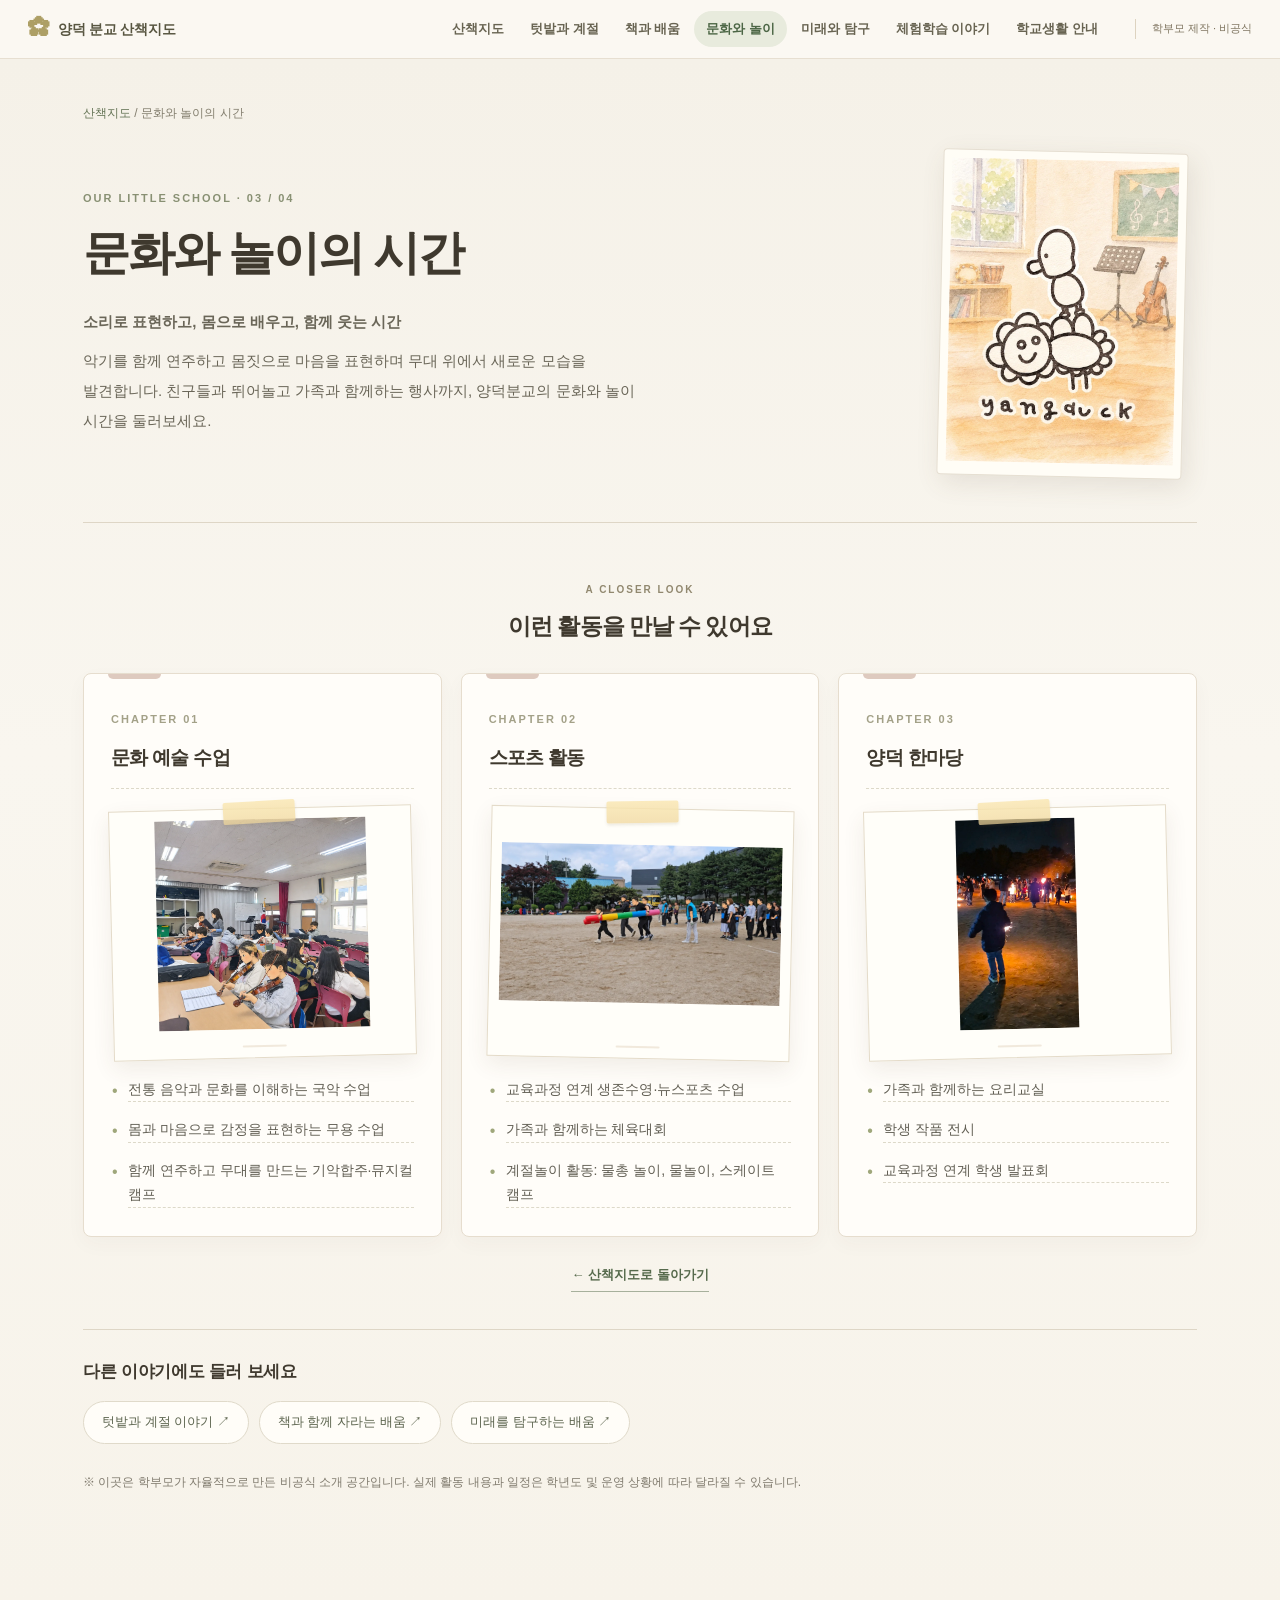
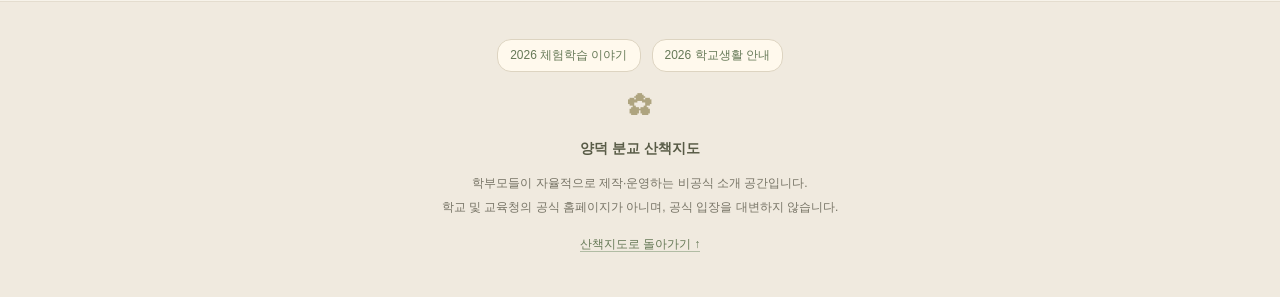
==== commit cf1cc5fb: "Add files via upload" ====
--- a/culture.html
+++ b/culture.html
@@ -1,16 +1,17 @@
-<!doctype html>
+<!DOCTYPE html>
+
 <html lang="ko">
 <head>
-<meta charset="utf-8">
-<meta name="viewport" content="width=device-width, initial-scale=1">
-<meta name="theme-color" content="#f7f3ea">
+<meta charset="utf-8"/>
+<meta content="width=device-width, initial-scale=1" name="viewport"/>
+<meta content="#f7f3ea" name="theme-color"/>
 <title>양덕분교 국악·무용·문화예술 체험 이야기</title>
-<meta name="description" content="양덕분교의 국악과 무용, 기악합주와 뮤지컬, 체육활동과 계절놀이 등 양주 작은학교의 다양한 문화예술 활동을 소개합니다.">
-<link rel="stylesheet" href="styles.css">
+<meta content="양덕분교의 국악과 무용, 기악합주와 뮤지컬, 체육활동과 계절놀이 등 양주 작은학교의 다양한 문화예술 활동을 소개합니다." name="description"/>
+<link href="styles.css" rel="stylesheet"/>
 <!-- Absolute canonical and sitemap URL will be populated by the deploy workflow after the public URL is known. -->
 </head>
 <body class="is-detail">
-<a href="#main" class="skip-link">본문 바로가기</a>
+<a class="skip-link" href="#main">본문 바로가기</a>
 <header class="topbar">
 <div class="topbar-inner">
 <a aria-label="양덕 분교 산책지도 첫 화면" class="brand" href="index.html">
@@ -23,28 +24,28 @@
 <a data-nav="reading" href="reading.html">책과 배움</a>
 <a aria-current="page" data-nav="culture" href="culture.html">문화와 놀이</a>
 <a data-nav="explore" href="explore.html">미래와 탐구</a>
-<a href="experience-2026.html" data-nav="experience">체험학습 이야기</a><a href="school-life-2026.html" data-nav="school-life">학교생활 안내</a></nav>
+<a data-nav="experience" href="experience-2026.html">체험학습 이야기</a><a data-nav="school-life" href="school-life-2026.html">학교생활 안내</a></nav>
 <span class="unofficial-chip">학부모 제작 · 비공식</span>
 </div>
 </header>
 <main id="main"><section class="page detail-page">
-  <div class="detail-container">
-    <nav class="breadcrumb" aria-label="현재 위치"><a href="index.html">산책지도</a> <span aria-hidden="true">/</span> 문화와 놀이의 시간</nav>
-    <div class="detail-hero">
-      <div class="hero-copy">
-        <span class="eyebrow">OUR LITTLE SCHOOL · 03 / 04</span>
-        <h1>문화와 놀이의 시간</h1>
-        <p><strong>소리로 표현하고, 몸으로 배우고, 함께 웃는 시간</strong></p>
-        <p>악기를 함께 연주하고 몸짓으로 마음을 표현하며 무대 위에서 새로운 모습을 발견합니다. 친구들과 뛰어놀고 가족과 함께하는 행사까지, 양덕분교의 문화와 놀이 시간을 둘러보세요.</p>
-      </div>
-      <figure class="hero-picture"><img src="assets/yangdeok-culture-music-room-watercolor.webp" alt="수채화로 그린 음악실과 양덕 캐릭터, 악기와 칠판" width="1086" height="1448"></figure>
-    </div>
-    <div class="activity-heading"><span class="eyebrow">A CLOSER LOOK</span><p class="activity-heading-label">이런 활동을 만날 수 있어요</p></div>
-    <div class="activity-grid"><article class="activity-card" style="--accent:#c5a392">
+<div class="detail-container">
+<nav aria-label="현재 위치" class="breadcrumb"><a href="index.html">산책지도</a> <span aria-hidden="true">/</span> 문화와 놀이의 시간</nav>
+<div class="detail-hero">
+<div class="hero-copy">
+<span class="eyebrow">OUR LITTLE SCHOOL · 03 / 04</span>
+<h1>문화와 놀이의 시간</h1>
+<p><strong>소리로 표현하고, 몸으로 배우고, 함께 웃는 시간</strong></p>
+<p>악기를 함께 연주하고 몸짓으로 마음을 표현하며 무대 위에서 새로운 모습을 발견합니다. 친구들과 뛰어놀고 가족과 함께하는 행사까지, 양덕분교의 문화와 놀이 시간을 둘러보세요.</p>
+</div>
+<figure class="hero-picture"><img alt="수채화로 그린 음악실과 양덕 캐릭터, 악기와 칠판" decoding="async" height="900" src="assets/yangdeok-culture-music-room-watercolor.webp?v=20261113-opt1" width="675"/></figure>
+</div>
+<div class="activity-heading"><span class="eyebrow">A CLOSER LOOK</span><p class="activity-heading-label">이런 활동을 만날 수 있어요</p></div>
+<div class="activity-grid"><article class="activity-card" style="--accent:#c5a392">
 <span class="activity-num">CHAPTER 01</span>
 <h2>문화 예술 수업</h2>
 <figure class="activity-photo polaroid-note rotate-left">
-  <img src="assets/yangdeok-culture-music-class.webp" alt="교실에서 어린이들이 바이올린을 함께 배우고 연습하는 모습" width="1254" height="1254" loading="lazy" decoding="async">
+<img alt="교실에서 어린이들이 바이올린을 함께 배우고 연습하는 모습" decoding="async" height="1254" loading="lazy" src="assets/yangdeok-culture-music-class.webp" width="1254"/>
 </figure>
 <ul><li><h3>전통 음악과 문화를 이해하는 국악 수업</h3></li><li><h3>몸과 마음으로 감정을 표현하는 무용 수업</h3></li><li><h3>함께 연주하고 무대를 만드는 기악합주·뮤지컬 캠프</h3></li></ul>
 </article>
@@ -52,7 +53,7 @@
 <span class="activity-num">CHAPTER 02</span>
 <h2>스포츠 활동</h2>
 <figure class="activity-photo polaroid-note rotate-right">
-  <img src="assets/yangdeok-culture-sports-day.webp" alt="학교 운동장에서 어린이들이 함께 협동 운동 활동에 참여하는 모습" width="1500" height="844" loading="lazy" decoding="async">
+<img alt="학교 운동장에서 어린이들이 함께 협동 운동 활동에 참여하는 모습" decoding="async" height="844" loading="lazy" src="assets/yangdeok-culture-sports-day.webp" width="1500"/>
 </figure>
 <ul><li><h3>교육과정 연계 생존수영·뉴스포츠 수업</h3></li><li><h3>가족과 함께하는 체육대회</h3></li><li><h3>계절놀이 활동: 물총 놀이, 물놀이, 스케이트 캠프</h3></li></ul>
 </article>
@@ -60,17 +61,17 @@
 <span class="activity-num">CHAPTER 03</span>
 <h2>양덕 한마당</h2>
 <figure class="activity-photo polaroid-note rotate-left">
-  <img src="assets/yangdeok-culture-family-festival.webp" alt="밤에 학교 운동장에서 어린이와 어른들이 함께 모여 행사에 참여하는 모습" width="844" height="1500" loading="lazy" decoding="async">
+<img alt="밤에 학교 운동장에서 어린이와 어른들이 함께 모여 행사에 참여하는 모습" decoding="async" height="1500" loading="lazy" src="assets/yangdeok-culture-family-festival.webp" width="844"/>
 </figure>
 <ul><li><h3>가족과 함께하는 요리교실</h3></li><li><h3>학생 작품 전시</h3></li><li><h3>교육과정 연계 학생 발표회</h3></li></ul>
 </article></div>
-    <div class="detail-bottom-return"><a class="return-link" href="index.html">← 산책지도로 돌아가기</a></div>
-    <nav class="other-stories" aria-label="다른 활동 이야기"><h2>다른 이야기에도 들러 보세요</h2><div class="other-links"><a href="garden.html">텃밭과 계절 이야기 <span aria-hidden="true">↗</span></a><a href="reading.html">책과 함께 자라는 배움 <span aria-hidden="true">↗</span></a><a href="explore.html">미래를 탐구하는 배움 <span aria-hidden="true">↗</span></a></div></nav>
-    <p class="disclosure-note">※ 이곳은 학부모가 자율적으로 만든 비공식 소개 공간입니다. 실제 활동 내용과 일정은 학년도 및 운영 상황에 따라 달라질 수 있습니다.</p>
-  </div>
+<div class="detail-bottom-return"><a class="return-link" href="index.html">← 산책지도로 돌아가기</a></div>
+<nav aria-label="다른 활동 이야기" class="other-stories"><h2>다른 이야기에도 들러 보세요</h2><div class="other-links"><a href="garden.html">텃밭과 계절 이야기 <span aria-hidden="true">↗</span></a><a href="reading.html">책과 함께 자라는 배움 <span aria-hidden="true">↗</span></a><a href="explore.html">미래를 탐구하는 배움 <span aria-hidden="true">↗</span></a></div></nav>
+<p class="disclosure-note">※ 이곳은 학부모가 자율적으로 만든 비공식 소개 공간입니다. 실제 활동 내용과 일정은 학년도 및 운영 상황에 따라 달라질 수 있습니다.</p>
+</div>
 </section></main>
 <footer class="site-footer">
-<nav class="footer-shortcuts" aria-label="학교 안내 더 보기"><a href="experience-2026.html">2026 체험학습 이야기</a><a href="school-life-2026.html">2026 학교생활 안내</a></nav>
+<nav aria-label="학교 안내 더 보기" class="footer-shortcuts"><a href="experience-2026.html">2026 체험학습 이야기</a><a href="school-life-2026.html">2026 학교생활 안내</a></nav>
 <div aria-hidden="true" class="footer-flower">✿</div>
 <strong>양덕 분교 산책지도</strong>
 <p>학부모들이 자율적으로 제작·운영하는 비공식 소개 공간입니다.<br/>학교 및 교육청의 공식 홈페이지가 아니며, 공식 입장을 대변하지 않습니다.</p>
--- a/styles.css
+++ b/styles.css
@@ -361,6 +361,16 @@
 .activity-heading-label {margin:5px 0 0;font-size:23px;letter-spacing:-.8px;font-family:'Noto Serif KR','Nanum Myeongjo','Batang',serif;font-weight:700}
 .activity-card h2 {font-size:19px;letter-spacing:-.7px;margin:12px 0 19px;padding-bottom:17px;line-height:1.45;border-bottom:1px dashed #ddd9c9}
 .activity-card li h3 {margin:0;padding:0;font-family:inherit;font-size:inherit;font-weight:400;line-height:inherit;letter-spacing:inherit}
+.mobile-special-grid{display:none}
+@media(max-width:820px){
+ .mobile-special-grid{display:grid;grid-template-columns:repeat(2,minmax(0,1fr));gap:9px;max-width:530px;margin:10px auto 0;padding:0}
+ .mobile-special-card{background:linear-gradient(145deg,#fffaf0,#f8ead4);border:1px solid #cfb58c;border-radius:15px;box-shadow:0 4px 12px rgba(91,71,40,.08);text-decoration:none;padding:9px 8px 11px;display:flex;flex-direction:column;align-items:center;text-align:center;min-height:157px;transition:transform .18s,box-shadow .18s}
+ .mobile-special-card:hover,.mobile-special-card:focus-visible{transform:translateY(-2px);box-shadow:0 8px 18px rgba(91,71,40,.13)}
+ .mobile-special-card img{display:block;width:100%;max-width:112px;height:68px;object-fit:contain;margin:0 auto 6px}
+ .mobile-special-card strong{display:block;font-size:13px;line-height:1.45;color:#62452d;letter-spacing:-.3px;margin-bottom:5px;word-break:keep-all}
+ .mobile-special-card span{display:block;font-size:11px;line-height:1.55;color:#6d6255;word-break:keep-all}
+ .mobile-special-card .mobile-special-kicker{font-size:10px;color:#8d8e72;font-weight:800;letter-spacing:.4px;margin-bottom:4px}
+}
 .mobile-intro-seo {max-width:530px;margin:14px auto 0;text-align:left;color:#817766;font-size:11px;line-height:1.7}
 .mobile-intro-seo p {margin:0 0 6px}
 @media(min-width:821px) {.mobile-intro-seo{display:none}}
@@ -453,6 +463,9 @@
 .feature-path-name span {font:normal 17px sans-serif;color:#ad9d76}
 .feature-path-copy {font-size:13px;line-height:1.85;color:#706d5f;word-break:keep-all}
 .feature-path-action {font-size:12px;margin-top:8px;font-weight:700;border-bottom:1px solid #bec9b1;color:#586d4d;padding-bottom:3px}
+.feature-path-visual{width:100%;background:linear-gradient(180deg,#faf4e8,#fffdf8);border:1px solid #eee3d3;border-radius:12px;padding:10px 12px 6px;box-sizing:border-box;margin-bottom:4px}
+.feature-path-visual img{display:block;width:100%;max-width:280px;height:145px;object-fit:contain;margin:0 auto}
+
 .school-faq {max-width:1100px;margin:0 auto 80px;padding:0 24px}
 .school-faq-inner {padding:35px 39px 38px;border:1px solid #e5dbcc;background:#f8f4eb;border-radius:17px}
 .school-faq h2 {margin-bottom:22px}
@@ -509,6 +522,7 @@
 .chapter-related-link a:hover{background:#e7ebde}
 .school-contact {max-width:1010px;margin:33px auto 0;padding:32px;border:1px solid #e3daca;background:#f8f4e9;border-radius:16px}
 .contact-options{display:grid;grid-template-columns:repeat(2,minmax(0,1fr));gap:13px;margin:20px 0}
+.contact-options-single{grid-template-columns:1fr;max-width:390px;margin-left:auto;margin-right:auto}
 .contact-options a {display:flex;flex-direction:column;gap:4px;text-decoration:none;background:#fffdf7;border:1px solid #e0d8c8;border-radius:10px;padding:17px 19px;color:#617353}
 .contact-options a span{font-size:12px;color:#837e6e}
 .contact-options a strong{font-size:18px;letter-spacing:.1px}
@@ -518,10 +532,11 @@
  .feature-intro-inner h2{font-size:22px;margin-bottom:13px}
  .feature-intro-inner p {font-size:13px;line-height:1.85}
  .feature-intro-inner p.feature-source-note{font-size:11px}
- .feature-pathways{grid-template-columns:1fr;padding:10px 16px 42px;gap:12px}
+ .feature-pathways{display:none}
  .feature-path{padding:22px 21px 20px}
  .feature-path-name{font-size:17px}
  .feature-path-copy{font-size:12.5px}
+ .feature-path-visual img{height:118px;max-width:220px}
  .school-faq{padding:0 16px;margin-bottom:40px}
  .school-faq-inner{padding:25px 18px 26px}
  .school-faq h2{font-size:22px}
@@ -545,3 +560,115 @@
  .guide-table {font-size:12.5px}
  .footer-shortcuts {margin:0 auto 10px;gap:8px}
 }
+
+/* 2026 special-page watercolor illustrations: original artwork, compact postcard-style placement */
+.guide-intro-with-photo{
+  display:grid; grid-template-columns:minmax(0,1fr) 240px; gap:30px; align-items:center;
+}
+.guide-intro-copy{min-width:0}
+.guide-polaroid-photo{
+  width:210px; max-width:100%; box-sizing:border-box;
+  margin:0 auto; padding:8px 8px 13px;
+  background:#fffdf6; border:1px solid #e6dfd2; border-radius:4px;
+  transform:rotate(1.2deg); box-shadow:4px 8px 26px rgba(102,83,61,.12);
+}
+.guide-polaroid-photo img{display:block;width:100%;height:auto;object-fit:contain}
+@media(max-width:820px){
+  .guide-intro-with-photo{grid-template-columns:minmax(0,1fr);gap:16px}
+  .guide-polaroid-photo{width:min(52%,180px);margin:8px auto 2px}
+}
+
+/* ─── PC home: storybook B composition, mascot notebook + smaller interactive map ─── */
+.mascot-note {display:none}
+@media (min-width:821px) {
+  .map-frame {max-width:1600px;padding-bottom:10px}
+  .desktop-hero-layout {
+    display:grid;
+    grid-template-columns:minmax(240px, .355fr) minmax(0, .645fr);
+    gap:clamp(18px, 2.8vw, 42px);
+    align-items:center;
+    max-width:1510px;
+    padding:clamp(22px, 3vw, 45px) clamp(18px, 2.4vw, 38px) 0;
+    margin:0 auto;
+  }
+  .mascot-note {
+    display:block;
+    position:relative;
+    background:
+      repeating-linear-gradient(to bottom, transparent 0px,transparent 33px,rgba(201,188,161,.16) 34px,transparent 35px),
+      linear-gradient(160deg,#fffdf5 0%,#faf3e6 100%);
+    border:1px solid #e4d6bc;
+    border-left:5px solid #dcc8a7;
+    border-radius:7px 20px 13px 5px;
+    box-shadow:0 10px 28px rgba(104,84,55,.09),inset 0 0 0 5px rgba(255,255,252,.6);
+    padding:19px clamp(15px,2vw,28px) 23px;
+    min-width:0;
+    text-align:center;
+    transform:rotate(-.35deg);
+  }
+  .mascot-note::before {
+    content:'';position:absolute;width:83px;height:19px;left:50%;top:-10px;
+    transform:translateX(-50%) rotate(-2deg);
+    background:rgba(231,210,162,.66);border:1px solid rgba(214,193,147,.35);
+    box-shadow:0 2px 3px rgba(114,89,54,.06);
+  }
+  .mascot-note-kicker {display:block;letter-spacing:1.4px;font-size:11px;font-weight:700;color:#8b946c;margin-bottom:10px}
+  .mascot-polaroid {
+    width:min(59%,154px);margin:0 auto 15px;
+    padding:10px 10px 14px;
+    background:#fffdf8;
+    border:1px solid #e6dfd3;
+    box-shadow:3px 7px 15px rgba(96,72,49,.13);
+    transform:rotate(2.3deg);
+  }
+  .mascot-polaroid img {width:100%;height:auto;aspect-ratio:650 / 870;object-fit:contain;filter:sepia(.11) saturate(.8) contrast(.97)}
+  .mascot-polaroid figcaption {font-size:10px;color:#9b896e;padding-top:3px;white-space:nowrap;letter-spacing:.1px}
+  .mascot-note-message h2 {
+    margin:0 0 9px;font-family:'Noto Serif KR','Nanum Myeongjo','Batang',serif;
+    font-size:clamp(19px,1.8vw,25px);font-weight:700;letter-spacing:-.7px;color:#6a4d36;
+  }
+  .mascot-note-message p {margin:0;color:#635849;font-size:clamp(13px,1.16vw,16px);line-height:1.95;word-break:keep-all}
+  .mascot-note-message strong {color:#5c7750}
+  .mascot-note-message .mascot-note-small {margin-top:11px;font-size:12px;color:#8a806a;line-height:1.8}
+  .desktop-hero-layout .map-scroll {
+    min-width:0;
+    width:100%;
+    overflow:visible;
+    border:1px solid #e8ddca;
+    box-shadow:0 12px 34px rgba(95,81,59,.09);
+    background:#faf1e3;
+    border-radius:5px;
+  }
+  .desktop-hero-layout .map-canvas {width:100%;}
+  .desktop-hero-layout .map-illustration {border-radius:4px}
+  .map-hint {display:none}
+}
+@media (min-width:821px) and (max-width:1080px) {
+  .desktop-hero-layout {grid-template-columns:minmax(230px,.35fr) minmax(0,.65fr);gap:17px;padding:18px 18px 0}
+  .mascot-note {padding:18px 13px 21px}
+  .mascot-polaroid {width:min(62%,150px);margin-bottom:13px}
+  .mascot-note-kicker {margin-bottom:8px}
+  .mascot-note-message h2 {font-size:18px;margin-bottom:7px}
+  .mascot-note-message p {font-size:12px;line-height:1.8}
+  .mascot-note-message .mascot-note-small {margin-top:10px;font-size:11px}
+}
+
+
+/* Watercolor paper blend: mobile menu artwork only.
+   The originals are unchanged. Feather the paper-colored edges rather than
+   cropping the illustrations or replacing their hand-painted texture. */
+@media (max-width: 820px) {
+  .mobile-action,
+  .mobile-special-card {
+    background: linear-gradient(145deg, #fff3de 0%, #fdf0da 100%);
+  }
+  .mobile-action img,
+  .mobile-special-card img {
+    -webkit-mask-image: radial-gradient(ellipse 63% 67% at 50% 50%,
+      #000 45%, rgba(0,0,0,.98) 56%, rgba(0,0,0,.58) 79%, transparent 100%);
+    mask-image: radial-gradient(ellipse 63% 67% at 50% 50%,
+      #000 45%, rgba(0,0,0,.98) 56%, rgba(0,0,0,.58) 79%, transparent 100%);
+    -webkit-mask-repeat: no-repeat;
+    mask-repeat: no-repeat;
+  }
+}
